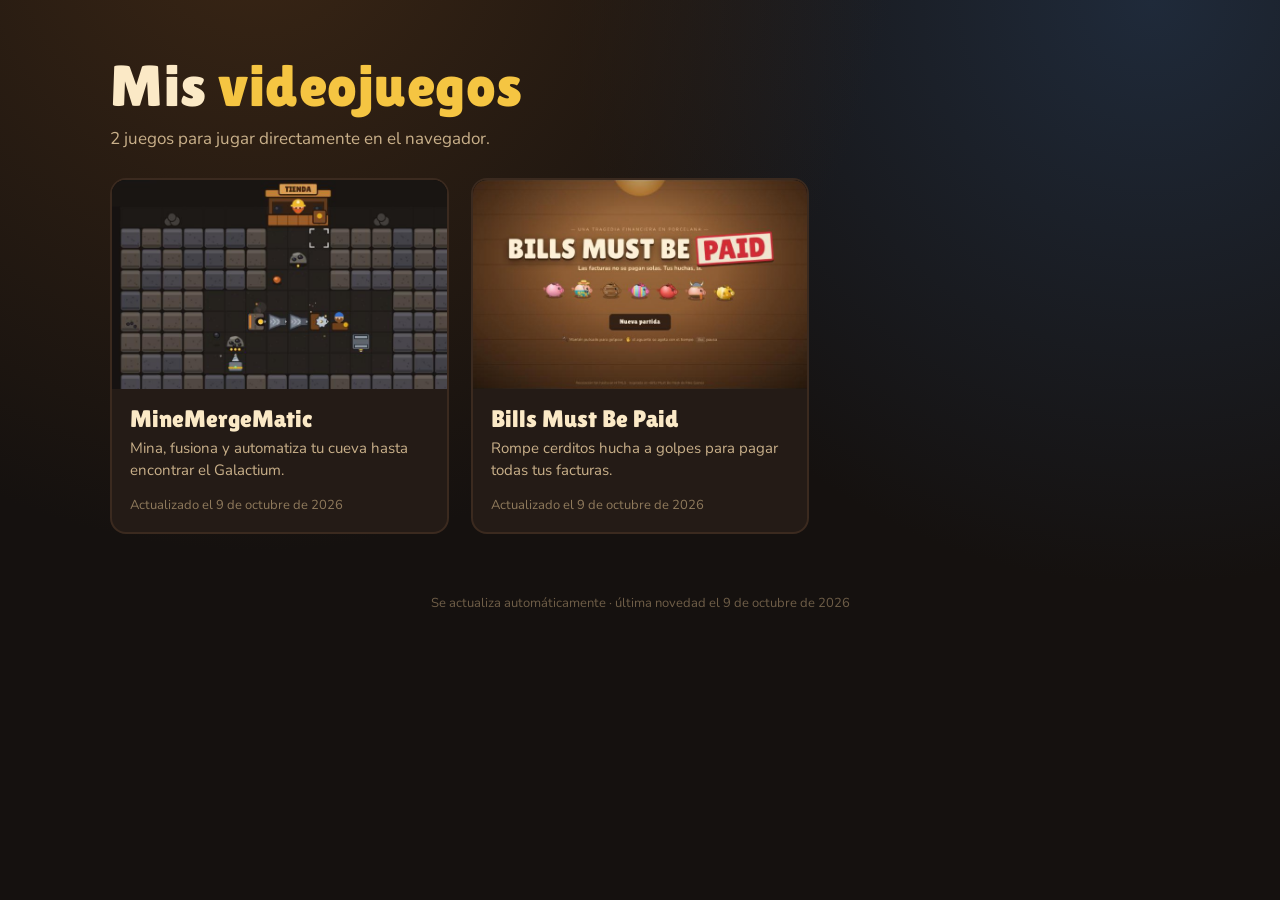
==== index.html @ ec46d807 "Primera publicación: MineMergeMatic y Bills Must Be Paid Co-Authored-By: Claude Opus 5.5 <noreply@an" ====
<!doctype html>
<html lang="es">
<head>
<meta charset="utf-8">
<meta name="viewport" content="width=device-width,initial-scale=1">
<title>Videojuegos</title>
<meta name="description" content="Colección de juegos para jugar en el navegador.">
<link rel="preconnect" href="https://fonts.googleapis.com">
<link href="https://fonts.googleapis.com/css2?family=Lilita+One&family=Nunito:wght@600;800&display=swap" rel="stylesheet">
<style>
:root{--bg:#15110f;--card:#241b16;--line:#3b2a1f;--text:#fbe9c6;--mut:#c9b08a;--acc:#f5c542}
*{box-sizing:border-box;margin:0;padding:0}
body{background:var(--bg);color:var(--text);font-family:'Nunito',system-ui,sans-serif;min-height:100vh;
  background-image:radial-gradient(circle at 20% -10%,#3a2615 0,transparent 45%),radial-gradient(circle at 90% 0,#1f2a3a 0,transparent 40%)}
header{max-width:1100px;margin:0 auto;padding:56px 20px 28px}
h1{font-family:'Lilita One',sans-serif;font-weight:400;font-size:clamp(36px,6vw,58px);letter-spacing:.5px;line-height:1.05}
h1 span{color:var(--acc)}
header p{color:var(--mut);margin-top:10px;font-size:17px}
main{max-width:1100px;margin:0 auto;padding:0 20px 60px;display:grid;grid-template-columns:repeat(auto-fill,minmax(290px,1fr));gap:22px}
.card{display:flex;flex-direction:column;background:var(--card);border:2px solid var(--line);border-radius:16px;overflow:hidden;
  color:inherit;text-decoration:none;transition:transform .18s cubic-bezier(.2,1.4,.4,1),border-color .18s,box-shadow .18s}
.card:hover{transform:translateY(-5px);border-color:var(--acc);box-shadow:0 14px 30px rgba(0,0,0,.45)}
.thumb{position:relative;aspect-ratio:16/10;background:#0e0b09;overflow:hidden}
.thumb img{width:100%;height:100%;object-fit:cover;display:block;transition:transform .35s}
.card:hover .thumb img{transform:scale(1.05)}
.ph{width:100%;height:100%;display:grid;place-items:center;background:linear-gradient(135deg,var(--a),var(--b))}
.ph span{font-family:'Lilita One';font-size:84px;color:rgba(255,255,255,.9);text-shadow:0 5px 0 rgba(0,0,0,.25)}
.play{position:absolute;right:12px;bottom:12px;background:var(--acc);color:#3b2412;font-family:'Lilita One';font-size:16px;
  padding:7px 15px;border-radius:999px;box-shadow:0 4px 0 #a07a10;opacity:0;transform:translateY(6px);transition:.18s}
.card:hover .play,.card:focus-visible .play{opacity:1;transform:none}
.body{padding:16px 18px 18px;display:flex;flex-direction:column;gap:6px;flex:1}
h2{font-family:'Lilita One',sans-serif;font-weight:400;font-size:24px}
.body p{color:var(--mut);font-size:15px;line-height:1.45}
time{margin-top:auto;padding-top:8px;color:#8f7a5c;font-size:13px}
footer{text-align:center;color:#6f5e48;font-size:13px;padding:0 20px 34px}
@media (hover:none){.play{opacity:1;transform:none}}
</style>
</head>
<body>
<header>
  <h1>Mis <span>videojuegos</span></h1>
  <p>2 juegos para jugar directamente en el navegador.</p>
</header>
<main>
    <a class="card" href="minemergematic/">
      <div class="thumb"><img src="minemergematic/preview.jpg" alt="" loading="lazy"><span class="play">▶ Jugar</span></div>
      <div class="body">
        <h2>MineMergeMatic</h2>
        <p>Mina, fusiona y automatiza tu cueva hasta encontrar el Galactium.</p>
        <time>Actualizado el 9 de octubre de 2026</time>
      </div>
    </a>
    <a class="card" href="bills-must-be-paid/">
      <div class="thumb"><img src="bills-must-be-paid/preview.jpg" alt="" loading="lazy"><span class="play">▶ Jugar</span></div>
      <div class="body">
        <h2>Bills Must Be Paid</h2>
        <p>Rompe cerditos hucha a golpes para pagar todas tus facturas.</p>
        <time>Actualizado el 9 de octubre de 2026</time>
      </div>
    </a>
</main>
<footer>Se actualiza automáticamente · última novedad el 9 de octubre de 2026</footer>
</body>
</html>
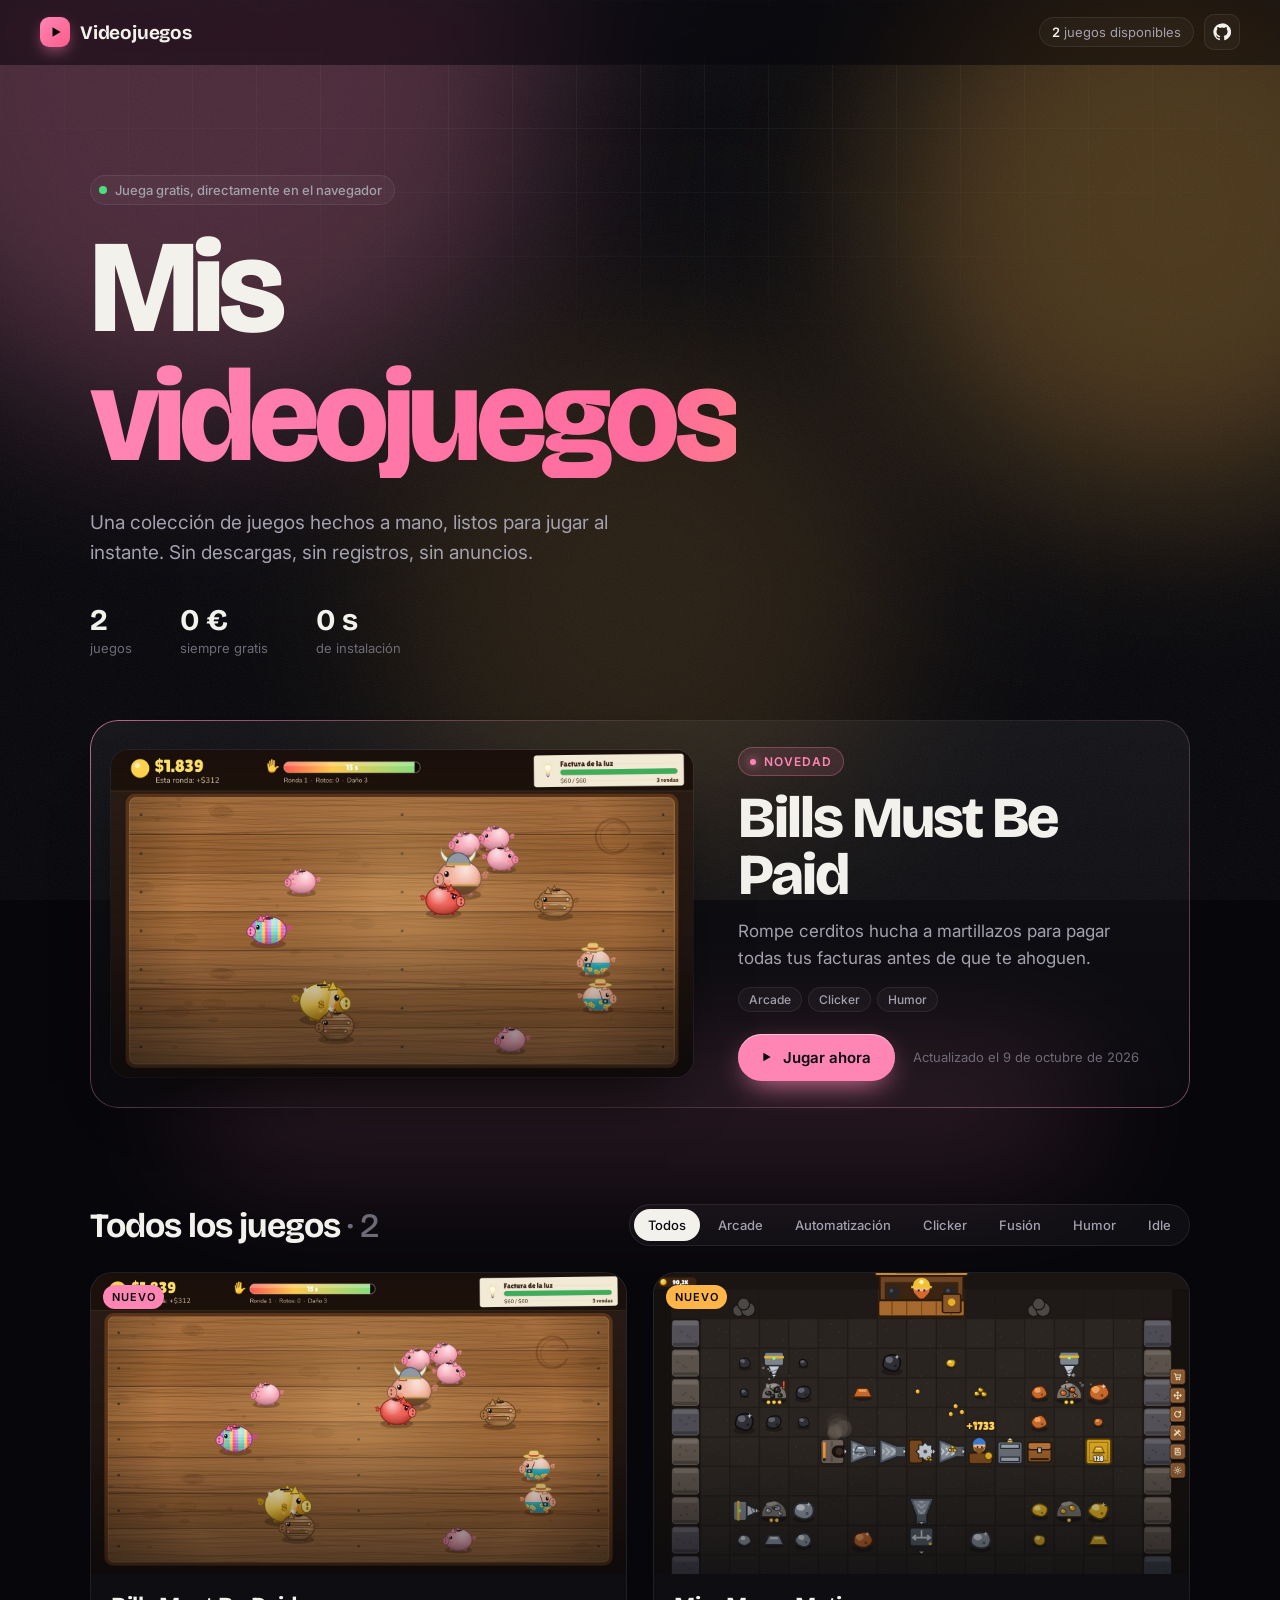
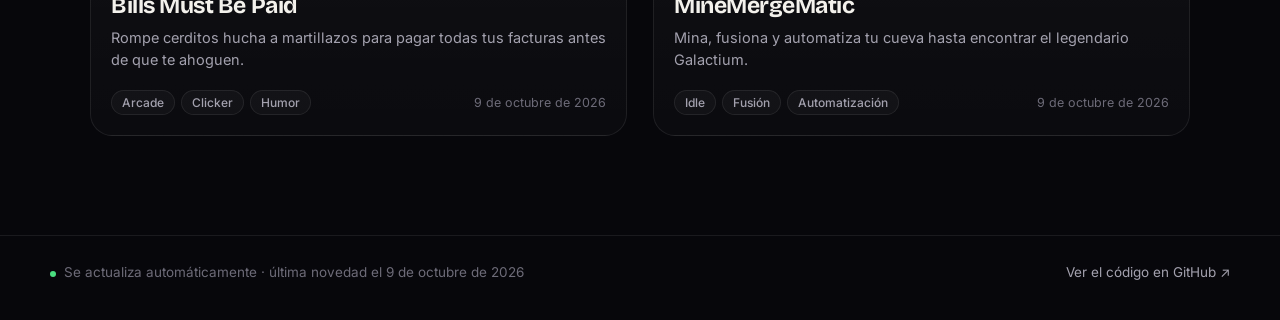
==== commit 520533bf: "Galería rediseñada con portadas, animaciones y filtros Co-Authored-By: Claude Opus 5.5 <noreply@anth" ====
--- a/index.html
+++ b/index.html
@@ -3,62 +3,397 @@
 <head>
 <meta charset="utf-8">
 <meta name="viewport" content="width=device-width,initial-scale=1">
-<title>Videojuegos</title>
-<meta name="description" content="Colección de juegos para jugar en el navegador.">
+<title>Videojuegos · Juega gratis en el navegador</title>
+<meta name="description" content="Colección de 2 juegos para jugar al instante en el navegador, sin descargas.">
+<meta name="theme-color" content="#07070b">
+<meta property="og:type" content="website">
+<meta property="og:title" content="Videojuegos">
+<meta property="og:description" content="2 juegos para jugar al instante en el navegador.">
+<meta property="og:url" content="https://5amueln5.github.io/videojuegos/">
+<meta property="og:image" content="https://5amueln5.github.io/videojuegos/bills-must-be-paid/preview.jpg">
+<meta name="twitter:card" content="summary_large_image">
+<link rel="icon" href="data:image/svg+xml,%3Csvg xmlns='http://www.w3.org/2000/svg' viewBox='0 0 64 64'%3E%3Cdefs%3E%3ClinearGradient id='g' x1='0' y1='0' x2='1' y2='1'%3E%3Cstop offset='0' stop-color='%23ffb547'/%3E%3Cstop offset='1' stop-color='%23ff5c8a'/%3E%3C/linearGradient%3E%3C/defs%3E%3Crect width='64' height='64' rx='16' fill='url(%23g)'/%3E%3Cpath d='M25 19v26l21-13z' fill='%2307070b'/%3E%3C/svg%3E">
 <link rel="preconnect" href="https://fonts.googleapis.com">
-<link href="https://fonts.googleapis.com/css2?family=Lilita+One&family=Nunito:wght@600;800&display=swap" rel="stylesheet">
+<link rel="preconnect" href="https://fonts.gstatic.com" crossorigin>
+<link href="https://fonts.googleapis.com/css2?family=Bricolage+Grotesque:opsz,wght@12..96,500..800&family=Inter:wght@400;500;600&display=swap" rel="stylesheet">
 <style>
-:root{--bg:#15110f;--card:#241b16;--line:#3b2a1f;--text:#fbe9c6;--mut:#c9b08a;--acc:#f5c542}
+:root{
+  --bg:#07070b; --text:#f3f1ec; --mut:#a3a1ae; --dim:#6d6b78;
+  --line:rgba(255,255,255,.08); --surf:rgba(255,255,255,.035);
+  --a1:#ff86b4; --a2:#ffb547; --a3:#ffb547;
+  --ease:cubic-bezier(.2,.8,.2,1); --spring:cubic-bezier(.3,1.5,.5,1);
+  --mx:50vw; --my:-20vh;
+}
 *{box-sizing:border-box;margin:0;padding:0}
-body{background:var(--bg);color:var(--text);font-family:'Nunito',system-ui,sans-serif;min-height:100vh;
-  background-image:radial-gradient(circle at 20% -10%,#3a2615 0,transparent 45%),radial-gradient(circle at 90% 0,#1f2a3a 0,transparent 40%)}
-header{max-width:1100px;margin:0 auto;padding:56px 20px 28px}
-h1{font-family:'Lilita One',sans-serif;font-weight:400;font-size:clamp(36px,6vw,58px);letter-spacing:.5px;line-height:1.05}
-h1 span{color:var(--acc)}
-header p{color:var(--mut);margin-top:10px;font-size:17px}
-main{max-width:1100px;margin:0 auto;padding:0 20px 60px;display:grid;grid-template-columns:repeat(auto-fill,minmax(290px,1fr));gap:22px}
-.card{display:flex;flex-direction:column;background:var(--card);border:2px solid var(--line);border-radius:16px;overflow:hidden;
-  color:inherit;text-decoration:none;transition:transform .18s cubic-bezier(.2,1.4,.4,1),border-color .18s,box-shadow .18s}
-.card:hover{transform:translateY(-5px);border-color:var(--acc);box-shadow:0 14px 30px rgba(0,0,0,.45)}
-.thumb{position:relative;aspect-ratio:16/10;background:#0e0b09;overflow:hidden}
-.thumb img{width:100%;height:100%;object-fit:cover;display:block;transition:transform .35s}
-.card:hover .thumb img{transform:scale(1.05)}
-.ph{width:100%;height:100%;display:grid;place-items:center;background:linear-gradient(135deg,var(--a),var(--b))}
-.ph span{font-family:'Lilita One';font-size:84px;color:rgba(255,255,255,.9);text-shadow:0 5px 0 rgba(0,0,0,.25)}
-.play{position:absolute;right:12px;bottom:12px;background:var(--acc);color:#3b2412;font-family:'Lilita One';font-size:16px;
-  padding:7px 15px;border-radius:999px;box-shadow:0 4px 0 #a07a10;opacity:0;transform:translateY(6px);transition:.18s}
-.card:hover .play,.card:focus-visible .play{opacity:1;transform:none}
-.body{padding:16px 18px 18px;display:flex;flex-direction:column;gap:6px;flex:1}
-h2{font-family:'Lilita One',sans-serif;font-weight:400;font-size:24px}
-.body p{color:var(--mut);font-size:15px;line-height:1.45}
-time{margin-top:auto;padding-top:8px;color:#8f7a5c;font-size:13px}
-footer{text-align:center;color:#6f5e48;font-size:13px;padding:0 20px 34px}
-@media (hover:none){.play{opacity:1;transform:none}}
+html{scroll-behavior:smooth}
+body{background:var(--bg);color:var(--text);font-family:Inter,system-ui,sans-serif;min-height:100vh;overflow-x:hidden;-webkit-font-smoothing:antialiased}
+a{color:inherit;text-decoration:none}
+::selection{background:var(--a1);color:#000}
+
+/* ---------- Fondo vivo ---------- */
+.bg{position:fixed;inset:0;z-index:-1;overflow:hidden;pointer-events:none}
+.aurora{position:absolute;border-radius:50%;filter:blur(90px);opacity:.28;mix-blend-mode:screen;will-change:transform}
+.a1{width:55vw;height:55vw;left:-12vw;top:-22vw;background:var(--a1);animation:drift1 22s ease-in-out infinite alternate}
+.a2{width:45vw;height:45vw;right:-14vw;top:-6vw;background:var(--a2);animation:drift2 26s ease-in-out infinite alternate}
+.a3{width:40vw;height:40vw;left:30vw;top:38vh;background:var(--a3);opacity:.14;animation:drift3 30s ease-in-out infinite alternate}
+@keyframes drift1{to{transform:translate(14vw,10vh) scale(1.15)}}
+@keyframes drift2{to{transform:translate(-12vw,16vh) scale(.9)}}
+@keyframes drift3{to{transform:translate(-18vw,-10vh) scale(1.2)}}
+.gridbg{position:absolute;inset:0;background-image:linear-gradient(var(--line) 1px,transparent 1px),linear-gradient(90deg,var(--line) 1px,transparent 1px);
+  background-size:64px 64px;mask-image:radial-gradient(ellipse 80% 55% at 50% 0%,#000 30%,transparent 75%);opacity:.5}
+.grain{position:absolute;inset:-50%;opacity:.07;background-image:url("data:image/svg+xml,%3Csvg xmlns='http://www.w3.org/2000/svg' width='160' height='160'%3E%3Cfilter id='n'%3E%3CfeTurbulence type='fractalNoise' baseFrequency='.85' numOctaves='3' stitchTiles='stitch'/%3E%3C/filter%3E%3Crect width='100%25' height='100%25' filter='url(%23n)'/%3E%3C/svg%3E");animation:grain 1.2s steps(6) infinite}
+@keyframes grain{0%{transform:translate(0,0)}20%{transform:translate(-3%,2%)}40%{transform:translate(2%,-4%)}60%{transform:translate(-4%,-1%)}80%{transform:translate(3%,3%)}}
+.spot{position:fixed;inset:0;z-index:-1;pointer-events:none;background:radial-gradient(520px circle at var(--mx) var(--my),rgba(255,255,255,.055),transparent 65%)}
+
+/* ---------- Navegación ---------- */
+.nav{position:sticky;top:0;z-index:20;display:flex;align-items:center;justify-content:space-between;gap:16px;padding:14px clamp(16px,4vw,40px);
+  backdrop-filter:blur(14px) saturate(1.4);-webkit-backdrop-filter:blur(14px) saturate(1.4);background:rgba(7,7,11,.55);border-bottom:1px solid transparent;transition:border-color .3s,background .3s}
+.nav.scrolled{border-bottom-color:var(--line);background:rgba(7,7,11,.78)}
+.brand{display:flex;align-items:center;gap:10px;font-family:'Bricolage Grotesque',sans-serif;font-weight:700;font-size:19px;letter-spacing:-.2px}
+.logo{width:30px;height:30px;border-radius:9px;display:grid;place-items:center;background:linear-gradient(135deg,var(--a1),#ff5c8a);box-shadow:0 6px 18px -6px var(--a1)}
+.logo svg{width:14px;height:14px;fill:#07070b;margin-left:2px}
+.navr{display:flex;align-items:center;gap:10px}
+.count{font-size:13px;color:var(--mut);padding:6px 12px;border:1px solid var(--line);border-radius:999px;background:var(--surf)}
+.count b{color:var(--text);font-weight:600}
+.gh{width:36px;height:36px;border-radius:10px;display:grid;place-items:center;border:1px solid var(--line);background:var(--surf);transition:transform .2s var(--spring),border-color .2s}
+.gh:hover{transform:translateY(-2px);border-color:rgba(255,255,255,.25)}
+.gh svg{width:18px;height:18px;fill:var(--text)}
+
+/* ---------- Hero ---------- */
+.wrap{max-width:1180px;margin:0 auto;padding:0 clamp(16px,4vw,40px)}
+.hero{padding:clamp(56px,10vw,110px) 0 clamp(36px,6vw,64px)}
+.eyebrow{display:inline-flex;align-items:center;gap:8px;font-size:13px;font-weight:500;color:var(--mut);padding:6px 12px 6px 8px;border:1px solid var(--line);border-radius:999px;background:var(--surf)}
+.eyebrow i{width:8px;height:8px;border-radius:50%;background:#4ade80;box-shadow:0 0 0 0 rgba(74,222,128,.6);animation:pulse 2s infinite}
+@keyframes pulse{70%{box-shadow:0 0 0 8px rgba(74,222,128,0)}100%{box-shadow:0 0 0 0 rgba(74,222,128,0)}}
+h1{font-family:'Bricolage Grotesque',sans-serif;font-weight:800;font-size:clamp(52px,10.5vw,132px);line-height:.92;letter-spacing:-.045em;margin:22px 0 22px}
+.line{display:block;overflow:hidden;padding-bottom:.06em}
+.w{display:inline-block;transform:translateY(105%);animation:rise 1.1s var(--ease) forwards}
+.line:nth-child(2) .w{animation-delay:.12s}
+@keyframes rise{to{transform:none}}
+.grad{background:linear-gradient(100deg,var(--a1) 0%,#ff6b9d 35%,var(--a2) 65%,var(--a1) 100%);background-size:250% 100%;-webkit-background-clip:text;background-clip:text;color:transparent;animation:rise 1.1s var(--ease) .12s forwards,shine 9s linear infinite}
+@keyframes shine{to{background-position:-250% 0}}
+.lead{max-width:560px;font-size:clamp(16px,1.6vw,19px);line-height:1.6;color:var(--mut)}
+.stats{display:flex;gap:clamp(20px,4vw,48px);margin-top:34px;flex-wrap:wrap}
+.stats div{display:flex;flex-direction:column;gap:2px}
+.stats b{font-family:'Bricolage Grotesque',sans-serif;font-size:30px;font-weight:700;letter-spacing:-.02em}
+.stats span{font-size:13px;color:var(--dim)}
+
+/* ---------- Revelado al hacer scroll ---------- */
+.reveal{opacity:0;transform:translateY(28px);filter:blur(8px);transition:opacity .9s var(--ease),transform .9s var(--ease),filter .9s var(--ease);transition-delay:var(--d,0ms)}
+.reveal.in{opacity:1;transform:none;filter:none}
+
+/* ---------- Destacado ---------- */
+.feat{margin-bottom:clamp(56px,8vw,96px)}
+.feat-card{position:relative;display:grid;grid-template-columns:1.35fr 1fr;gap:clamp(20px,3.5vw,48px);align-items:center;padding:clamp(14px,1.6vw,20px);
+  border-radius:28px;border:1px solid var(--line);background:linear-gradient(180deg,rgba(255,255,255,.05),rgba(255,255,255,.015))}
+.feat-card::before{content:'';position:absolute;inset:-1px;border-radius:inherit;padding:1px;pointer-events:none;
+  background:linear-gradient(135deg,color-mix(in srgb,var(--accent) 70%,transparent),transparent 40%,transparent 60%,color-mix(in srgb,var(--accent) 40%,transparent));
+  -webkit-mask:linear-gradient(#000 0 0) content-box,linear-gradient(#000 0 0);-webkit-mask-composite:xor;mask-composite:exclude}
+.feat-card::after{content:'';position:absolute;left:10%;right:10%;bottom:-40px;height:80px;background:var(--accent);filter:blur(70px);opacity:.25;z-index:-1;transition:opacity .4s}
+.feat-card:hover::after{opacity:.42}
+.feat-media{position:relative;aspect-ratio:16/9;border-radius:18px;overflow:hidden;background:#111;transform-style:preserve-3d;will-change:transform;
+  box-shadow:0 30px 60px -25px rgba(0,0,0,.8),0 0 0 1px rgba(255,255,255,.06)}
+.feat-media img,.media img{width:100%;height:100%;object-fit:cover;display:block;transition:transform 1s var(--ease)}
+.feat-card:hover .feat-media img{transform:scale(1.045)}
+.sheen{position:absolute;inset:0;background:linear-gradient(105deg,transparent 35%,rgba(255,255,255,.22) 50%,transparent 65%);transform:translateX(-120%);pointer-events:none}
+.feat-card:hover .sheen{transition:transform 1.1s var(--ease);transform:translateX(120%)}
+.feat-info{display:flex;flex-direction:column;align-items:flex-start;gap:14px;padding:6px clamp(4px,1.5vw,14px) 6px 0}
+.badge{display:inline-flex;align-items:center;gap:8px;font-size:12px;font-weight:600;letter-spacing:.08em;text-transform:uppercase;color:var(--accent);
+  padding:6px 11px;border-radius:999px;background:color-mix(in srgb,var(--accent) 12%,transparent);border:1px solid color-mix(in srgb,var(--accent) 30%,transparent)}
+.badge i{width:6px;height:6px;border-radius:50%;background:var(--accent);box-shadow:0 0 10px var(--accent)}
+.feat-info h2{font-family:'Bricolage Grotesque',sans-serif;font-size:clamp(34px,4.6vw,58px);font-weight:800;letter-spacing:-.035em;line-height:.98}
+.feat-info p{color:var(--mut);font-size:17px;line-height:1.6;max-width:440px}
+.feat-cta{display:flex;align-items:center;gap:18px;flex-wrap:wrap;margin-top:8px}
+.feat-cta time{font-size:13px;color:var(--dim)}
+.btn{display:inline-block;border-radius:999px;transition:transform .35s var(--spring)}
+.btn-in{display:inline-flex;align-items:center;gap:9px;padding:14px 24px 14px 20px;border-radius:999px;font-weight:600;font-size:15px;color:#0a0a0f;
+  background:var(--accent);box-shadow:0 10px 30px -10px var(--accent),inset 0 1px 0 rgba(255,255,255,.5);position:relative;overflow:hidden}
+.btn-in::after{content:'';position:absolute;inset:0;background:linear-gradient(105deg,transparent 30%,rgba(255,255,255,.55) 50%,transparent 70%);transform:translateX(-120%)}
+.feat-card:hover .btn-in::after{transition:transform .9s var(--ease);transform:translateX(120%)}
+.btn-in svg{width:16px;height:16px;fill:currentColor}
+
+/* ---------- Sección de juegos ---------- */
+.sec-head{display:flex;align-items:end;justify-content:space-between;gap:20px;flex-wrap:wrap;margin-bottom:26px}
+.sec-head h2{font-family:'Bricolage Grotesque',sans-serif;font-size:clamp(26px,3vw,34px);font-weight:700;letter-spacing:-.03em}
+.sec-head h2 span{color:var(--dim);font-weight:500}
+.filters{position:relative;display:flex;gap:4px;padding:4px;border-radius:999px;border:1px solid var(--line);background:var(--surf);flex-wrap:nowrap;max-width:100%;overflow-x:auto;scrollbar-width:none;-webkit-overflow-scrolling:touch}
+.filters::-webkit-scrollbar{display:none}
+.chip{position:relative;z-index:1;flex:none;white-space:nowrap;font:500 13px Inter,sans-serif;color:var(--mut);background:none;border:none;padding:8px 14px;border-radius:999px;cursor:pointer;transition:color .25s}
+.chip:hover{color:var(--text)}
+.chip.on{color:#0a0a0f}
+.pill-bg{position:absolute;z-index:0;top:4px;bottom:4px;border-radius:999px;background:var(--text);transition:left .45s var(--spring),width .45s var(--spring)}
+.grid{display:grid;grid-template-columns:repeat(auto-fit,minmax(min(100%,340px),1fr));gap:clamp(16px,2.2vw,26px);padding-bottom:30px}
+
+.card{display:block;perspective:1000px;border-radius:22px}
+.card-in{position:relative;height:100%;display:flex;flex-direction:column;border-radius:22px;background:linear-gradient(180deg,rgba(255,255,255,.055),rgba(255,255,255,.02));
+  border:1px solid var(--line);overflow:hidden;transform-style:preserve-3d;will-change:transform;transition:border-color .35s,box-shadow .45s var(--ease)}
+.card:hover .card-in{border-color:color-mix(in srgb,var(--accent) 55%,transparent);box-shadow:0 28px 60px -22px color-mix(in srgb,var(--accent) 45%,transparent),0 0 0 1px color-mix(in srgb,var(--accent) 25%,transparent)}
+.media{position:relative;aspect-ratio:16/9;overflow:hidden;background:#111}
+.card:hover .media img{transform:scale(1.07)}
+.media::after{content:'';position:absolute;inset:0;background:linear-gradient(180deg,transparent 55%,rgba(7,7,11,.55));pointer-events:none}
+.glare{position:absolute;inset:0;z-index:2;pointer-events:none;opacity:0;transition:opacity .35s;
+  background:radial-gradient(420px circle at var(--gx,50%) var(--gy,50%),rgba(255,255,255,.22),transparent 45%)}
+.card:hover .glare{opacity:1}
+.play{position:absolute;z-index:3;left:50%;top:50%;width:62px;height:62px;margin:-31px 0 0 -31px;border-radius:50%;display:grid;place-items:center;
+  background:color-mix(in srgb,var(--accent) 88%,#fff);box-shadow:0 12px 30px -8px var(--accent);transform:scale(.6);opacity:0;transition:transform .45s var(--spring),opacity .3s}
+.play svg{width:24px;height:24px;fill:#0a0a0f;margin-left:3px}
+.card:hover .play,.card:focus-visible .play{transform:scale(1);opacity:1}
+.new{position:absolute;z-index:3;top:12px;left:12px;font-size:11px;font-weight:600;letter-spacing:.08em;text-transform:uppercase;padding:5px 9px;border-radius:999px;
+  color:#0a0a0f;background:var(--accent)}
+.ph{width:100%;height:100%;display:grid;place-items:center;background:radial-gradient(circle at 30% 20%,var(--accent),#1a1a24 70%)}
+.ph span{font-family:'Bricolage Grotesque';font-size:96px;font-weight:800;color:rgba(255,255,255,.9)}
+.body{padding:18px 20px 20px;display:flex;flex-direction:column;gap:8px;flex:1;transform:translateZ(20px)}
+.body h3{font-family:'Bricolage Grotesque',sans-serif;font-size:23px;font-weight:700;letter-spacing:-.02em}
+.body p{color:var(--mut);font-size:14.5px;line-height:1.55}
+.meta{margin-top:auto;padding-top:10px;display:flex;align-items:center;justify-content:space-between;gap:10px;flex-wrap:wrap}
+.meta time{font-size:12.5px;color:var(--dim)}
+.tags{display:flex;gap:6px;flex-wrap:wrap}
+.tag{font-size:12px;font-weight:500;color:var(--mut);padding:4px 10px;border-radius:999px;border:1px solid var(--line);background:rgba(255,255,255,.03)}
+.card:hover .tag{border-color:color-mix(in srgb,var(--accent) 35%,transparent);color:var(--text)}
+
+/* ---------- Pie ---------- */
+footer{margin-top:70px;border-top:1px solid var(--line)}
+.foot{display:flex;justify-content:space-between;align-items:center;gap:16px;flex-wrap:wrap;padding:28px 0 40px;color:var(--dim);font-size:13.5px}
+.foot a{color:var(--mut);transition:color .2s}.foot a:hover{color:var(--text)}
+.dot{display:inline-block;width:6px;height:6px;border-radius:50%;background:#4ade80;margin-right:8px;vertical-align:middle}
+
+/* ---------- Transición al abrir un juego ---------- */
+.wipe{position:fixed;inset:0;z-index:100;pointer-events:none;visibility:hidden}
+.wipe.on{visibility:visible;pointer-events:auto}
+.wipe img{position:absolute;inset:0;width:100%;height:100%;object-fit:cover}
+.wipe .veil{position:absolute;inset:0;background:radial-gradient(circle at center,rgba(7,7,11,.35),rgba(7,7,11,.92));opacity:0}
+.wipe .label{position:absolute;left:50%;top:50%;transform:translate(-50%,-50%);text-align:center;opacity:0}
+.wipe .label small{display:block;font-size:13px;letter-spacing:.2em;text-transform:uppercase;color:rgba(255,255,255,.7);margin-bottom:10px}
+.wipe .label b{font-family:'Bricolage Grotesque',sans-serif;font-size:clamp(36px,6vw,72px);font-weight:800;letter-spacing:-.03em}
+.wipe .bar{width:160px;height:3px;border-radius:3px;background:rgba(255,255,255,.18);margin:18px auto 0;overflow:hidden}
+.wipe .bar i{display:block;height:100%;width:40%;background:var(--accent,#fff);border-radius:3px;animation:load 1s ease-in-out infinite}
+@keyframes load{from{transform:translateX(-100%)}to{transform:translateX(260%)}}
+
+:focus-visible{outline:2px solid var(--a1);outline-offset:4px;border-radius:12px}
+@media (max-width:820px){
+  .feat-card{grid-template-columns:1fr}
+  .feat-info{padding:4px 6px 8px}
+  .count{display:none}
+}
+@media (hover:none){.play{transform:scale(.85);opacity:.92}}
+@media (prefers-reduced-motion:reduce){
+  *,*::before,*::after{animation:none!important;transition:none!important}
+  .w{transform:none}.reveal{opacity:1;transform:none;filter:none}
+}
 </style>
 </head>
 <body>
-<header>
-  <h1>Mis <span>videojuegos</span></h1>
-  <p>2 juegos para jugar directamente en el navegador.</p>
-</header>
-<main>
-    <a class="card" href="minemergematic/">
-      <div class="thumb"><img src="minemergematic/preview.jpg" alt="" loading="lazy"><span class="play">▶ Jugar</span></div>
-      <div class="body">
-        <h2>MineMergeMatic</h2>
-        <p>Mina, fusiona y automatiza tu cueva hasta encontrar el Galactium.</p>
-        <time>Actualizado el 9 de octubre de 2026</time>
+<noscript><style>.reveal{opacity:1;transform:none;filter:none}</style></noscript>
+<div class="bg" aria-hidden="true"><div class="aurora a1"></div><div class="aurora a2"></div><div class="aurora a3"></div><div class="gridbg"></div><div class="grain"></div></div>
+<div class="spot" aria-hidden="true"></div>
+
+<nav class="nav" id="nav">
+  <a class="brand" href="./"><span class="logo"><svg viewBox="0 0 24 24"><path d="M6 4v16l14-8z"/></svg></span>Videojuegos</a>
+  <div class="navr">
+    <span class="count"><b>2</b> juegos disponibles</span>
+    <a class="gh" href="https://github.com/5amuelN5/videojuegos" target="_blank" rel="noopener" aria-label="Código en GitHub"><svg viewBox="0 0 24 24"><path d="M12 .5a11.5 11.5 0 0 0-3.64 22.41c.58.1.79-.25.79-.56v-2c-3.2.7-3.88-1.37-3.88-1.37-.53-1.33-1.29-1.69-1.29-1.69-1.05-.72.08-.7.08-.7 1.16.08 1.77 1.19 1.77 1.19 1.03 1.77 2.71 1.26 3.37.96.1-.75.4-1.26.73-1.55-2.55-.29-5.24-1.28-5.24-5.69 0-1.26.45-2.29 1.19-3.09-.12-.29-.52-1.46.11-3.05 0 0 .97-.31 3.17 1.18a11 11 0 0 1 5.77 0c2.2-1.49 3.17-1.18 3.17-1.18.63 1.59.23 2.76.11 3.05.74.8 1.19 1.83 1.19 3.09 0 4.42-2.7 5.39-5.26 5.68.41.36.78 1.06.78 2.14v3.17c0 .31.21.67.8.56A11.5 11.5 0 0 0 12 .5z"/></svg></a>
+  </div>
+</nav>
+
+<main class="wrap">
+  <header class="hero">
+    <span class="eyebrow reveal"><i></i>Juega gratis, directamente en el navegador</span>
+    <h1><span class="line"><span class="w">Mis</span></span><span class="line"><span class="w grad">videojuegos</span></span></h1>
+    <p class="lead reveal" style="--d:150ms">Una colección de juegos hechos a mano, listos para jugar al instante. Sin descargas, sin registros, sin anuncios.</p>
+    <div class="stats reveal" style="--d:280ms">
+      <div><b data-count="2">0</b><span>juegos</span></div>
+      <div><b>0 €</b><span>siempre gratis</span></div>
+      <div><b>0 s</b><span>de instalación</span></div>
+    </div>
+  </header>
+
+  <section class="feat reveal" style="--accent:#ff86b4" aria-label="Juego destacado">
+    <a class="feat-card go" href="bills-must-be-paid/" data-title="Bills Must Be Paid">
+      <div class="feat-media media" data-tilt="5">
+        <img src="bills-must-be-paid/preview.jpg" alt="Captura de Bills Must Be Paid" decoding="async">
+        <span class="sheen"></span>
+      </div>
+      <div class="feat-info">
+        <span class="badge"><i></i>Novedad</span>
+        <h2>Bills Must Be Paid</h2>
+        <p>Rompe cerditos hucha a martillazos para pagar todas tus facturas antes de que te ahoguen.</p>
+        <div class="tags"><span class="tag">Arcade</span><span class="tag">Clicker</span><span class="tag">Humor</span></div>
+        <div class="feat-cta">
+          <span class="btn magnet"><span class="btn-in"><svg viewBox="0 0 24 24" aria-hidden="true"><path d="M8 5.5v13l11-6.5z"/></svg>Jugar ahora</span></span>
+          <time>Actualizado el 9 de octubre de 2026</time>
+        </div>
       </div>
     </a>
-    <a class="card" href="bills-must-be-paid/">
-      <div class="thumb"><img src="bills-must-be-paid/preview.jpg" alt="" loading="lazy"><span class="play">▶ Jugar</span></div>
-      <div class="body">
-        <h2>Bills Must Be Paid</h2>
-        <p>Rompe cerditos hucha a golpes para pagar todas tus facturas.</p>
-        <time>Actualizado el 9 de octubre de 2026</time>
+  </section>
+  <section aria-label="Todos los juegos">
+    <div class="sec-head reveal">
+      <h2>Todos los juegos <span>· 2</span></h2>
+      <div class="filters" role="tablist"><span class="pill-bg"></span><button class="chip on" data-f="*" role="tab">Todos</button><button class="chip" data-f="Arcade" role="tab">Arcade</button><button class="chip" data-f="Automatización" role="tab">Automatización</button><button class="chip" data-f="Clicker" role="tab">Clicker</button><button class="chip" data-f="Fusión" role="tab">Fusión</button><button class="chip" data-f="Humor" role="tab">Humor</button><button class="chip" data-f="Idle" role="tab">Idle</button></div>
+    </div>
+    <div class="grid">
+    <a class="card go reveal" href="bills-must-be-paid/" style="--accent:#ff86b4;--d:0ms" data-tags="Arcade|Clicker|Humor" data-title="Bills Must Be Paid">
+      <div class="card-in" data-tilt="9">
+        <div class="media">
+          <img src="bills-must-be-paid/preview.jpg" alt="Captura de Bills Must Be Paid" loading="lazy" decoding="async">
+          <span class="glare"></span>
+          <span class="play" aria-hidden="true"><svg viewBox="0 0 24 24"><path d="M8 5.5v13l11-6.5z"/></svg></span>
+          <span class="new">Nuevo</span>
+        </div>
+        <div class="body">
+          <h3>Bills Must Be Paid</h3>
+          <p>Rompe cerditos hucha a martillazos para pagar todas tus facturas antes de que te ahoguen.</p>
+          <div class="meta">
+            <div class="tags"><span class="tag">Arcade</span><span class="tag">Clicker</span><span class="tag">Humor</span></div>
+            <time>9 de octubre de 2026</time>
+          </div>
+        </div>
       </div>
     </a>
+    <a class="card go reveal" href="minemergematic/" style="--accent:#ffb547;--d:90ms" data-tags="Idle|Fusión|Automatización" data-title="MineMergeMatic">
+      <div class="card-in" data-tilt="9">
+        <div class="media">
+          <img src="minemergematic/preview.jpg" alt="Captura de MineMergeMatic" loading="lazy" decoding="async">
+          <span class="glare"></span>
+          <span class="play" aria-hidden="true"><svg viewBox="0 0 24 24"><path d="M8 5.5v13l11-6.5z"/></svg></span>
+          <span class="new">Nuevo</span>
+        </div>
+        <div class="body">
+          <h3>MineMergeMatic</h3>
+          <p>Mina, fusiona y automatiza tu cueva hasta encontrar el legendario Galactium.</p>
+          <div class="meta">
+            <div class="tags"><span class="tag">Idle</span><span class="tag">Fusión</span><span class="tag">Automatización</span></div>
+            <time>9 de octubre de 2026</time>
+          </div>
+        </div>
+      </div>
+    </a>
+    </div>
+  </section>
 </main>
-<footer>Se actualiza automáticamente · última novedad el 9 de octubre de 2026</footer>
+
+<footer>
+  <div class="wrap foot">
+    <span><span class="dot"></span>Se actualiza automáticamente · última novedad el 9 de octubre de 2026</span>
+    <a href="https://github.com/5amuelN5/videojuegos" target="_blank" rel="noopener">Ver el código en GitHub ↗</a>
+  </div>
+</footer>
+
+<div class="wipe" aria-hidden="true"><img alt=""><div class="veil"></div><div class="label"><small>Cargando</small><b></b><div class="bar"><i></i></div></div></div>
+
+<script>
+(() => {
+  const reduce = matchMedia('(prefers-reduced-motion: reduce)').matches;
+  const fine = matchMedia('(hover: hover) and (pointer: fine)').matches;
+  const root = document.documentElement;
+
+  // Foco de luz que sigue al ratón
+  if (fine && !reduce) addEventListener('pointermove', e => {
+    root.style.setProperty('--mx', e.clientX + 'px');
+    root.style.setProperty('--my', e.clientY + 'px');
+  }, { passive: true });
+
+  // Barra de navegación al hacer scroll
+  const nav = document.getElementById('nav');
+  const onScroll = () => nav.classList.toggle('scrolled', scrollY > 10);
+  addEventListener('scroll', onScroll, { passive: true }); onScroll();
+
+  // Aparición escalonada
+  const io = new IntersectionObserver(es => es.forEach(e => {
+    if (e.isIntersecting) { e.target.classList.add('in'); io.unobserve(e.target); }
+  }), { threshold: .12, rootMargin: '0px 0px -40px 0px' });
+  document.querySelectorAll('.reveal').forEach(el => io.observe(el));
+
+  // Contador
+  document.querySelectorAll('[data-count]').forEach(el => {
+    const to = +el.dataset.count, t0 = performance.now(), dur = 1200;
+    const step = now => { const p = Math.min(1, (now - t0) / dur); el.textContent = Math.round(to * (1 - Math.pow(1 - p, 3))); if (p < 1) requestAnimationFrame(step); };
+    reduce ? (el.textContent = to) : requestAnimationFrame(step);
+  });
+
+  // Inclinación 3D con inercia y brillo que sigue al cursor
+  if (fine && !reduce) document.querySelectorAll('[data-tilt]').forEach(el => {
+    const max = +el.dataset.tilt, host = el.closest('a') || el;
+    let tx = 0, ty = 0, cx = 0, cy = 0, raf = 0;
+    const loop = () => {
+      cx += (tx - cx) * .12; cy += (ty - cy) * .12;
+      el.style.transform = `perspective(1000px) rotateX(${cx.toFixed(2)}deg) rotateY(${cy.toFixed(2)}deg)`;
+      raf = (Math.abs(tx - cx) > .01 || Math.abs(ty - cy) > .01) ? requestAnimationFrame(loop) : 0;
+    };
+    host.addEventListener('pointermove', e => {
+      const r = el.getBoundingClientRect(), px = (e.clientX - r.left) / r.width, py = (e.clientY - r.top) / r.height;
+      tx = (.5 - py) * max; ty = (px - .5) * max;
+      el.style.setProperty('--gx', (px * 100) + '%'); el.style.setProperty('--gy', (py * 100) + '%');
+      if (!raf) raf = requestAnimationFrame(loop);
+    });
+    host.addEventListener('pointerleave', () => { tx = ty = 0; if (!raf) raf = requestAnimationFrame(loop); });
+  });
+
+  // Botón magnético
+  if (fine && !reduce) document.querySelectorAll('.magnet').forEach(b => {
+    const host = b.closest('a');
+    host.addEventListener('pointermove', e => {
+      const r = b.getBoundingClientRect(), dx = e.clientX - (r.left + r.width / 2), dy = e.clientY - (r.top + r.height / 2);
+      if (Math.hypot(dx, dy) < 160) b.style.transform = `translate(${dx * .18}px,${dy * .25}px)`; else b.style.transform = '';
+    });
+    host.addEventListener('pointerleave', () => b.style.transform = '');
+  });
+
+  // Filtros por etiqueta con píldora deslizante
+  const filters = document.querySelector('.filters');
+  if (filters) {
+    const pill = filters.querySelector('.pill-bg');
+    const movePill = btn => { pill.style.left = btn.offsetLeft + 'px'; pill.style.width = btn.offsetWidth + 'px'; };
+    const cards = [...document.querySelectorAll('.card')];
+    movePill(filters.querySelector('.chip.on'));
+    addEventListener('resize', () => movePill(filters.querySelector('.chip.on')));
+    filters.addEventListener('click', e => {
+      const btn = e.target.closest('.chip'); if (!btn || btn.classList.contains('on')) return;
+      filters.querySelectorAll('.chip').forEach(c => c.classList.toggle('on', c === btn));
+      movePill(btn);
+      btn.scrollIntoView({ block: 'nearest', inline: 'center', behavior: reduce ? 'auto' : 'smooth' });
+      const f = btn.dataset.f;
+      let k = 0;
+      cards.forEach(c => {
+        const show = f === '*' || c.dataset.tags.split('|').includes(f);
+        if (show) {
+          const was = c.style.display === 'none';
+          c.style.display = '';
+          if (was && !reduce) c.animate([{ opacity: 0, transform: 'translateY(16px) scale(.97)' }, { opacity: 1, transform: 'none' }], { duration: 500, delay: (k++) * 60, easing: 'cubic-bezier(.2,.8,.2,1)', fill: 'backwards' });
+        } else if (c.style.display !== 'none') {
+          if (reduce) c.style.display = 'none';
+          else c.animate([{ opacity: 1 }, { opacity: 0, transform: 'scale(.96)' }], { duration: 200, easing: 'ease-in' }).onfinish = () => c.style.display = 'none';
+        }
+      });
+    });
+  }
+
+  // Transición al abrir un juego: la portada se expande a pantalla completa
+  const wipe = document.querySelector('.wipe'), wImg = wipe.querySelector('img'), veil = wipe.querySelector('.veil'), label = wipe.querySelector('.label');
+  document.querySelectorAll('a.go').forEach(a => a.addEventListener('click', e => {
+    if (reduce || e.metaKey || e.ctrlKey || e.shiftKey || e.altKey || e.button !== 0) return;
+    const m = a.querySelector('.media'), img = m && m.querySelector('img');
+    if (!m) return;
+    e.preventDefault();
+    const r = m.getBoundingClientRect(), W = innerWidth, H = innerHeight;
+    const accent = getComputedStyle(a).getPropertyValue('--accent') || getComputedStyle(a.closest('[style]')).getPropertyValue('--accent');
+    wipe.style.setProperty('--accent', accent.trim() || '#fff');
+    wImg.src = img ? img.currentSrc || img.src : '';
+    wImg.style.display = img ? '' : 'none';
+    label.querySelector('b').textContent = a.dataset.title || '';
+    wipe.classList.add('on');
+    const from = `inset(${r.top}px ${W - r.right}px ${H - r.bottom}px ${r.left}px round 20px)`;
+    wImg.animate([{ clipPath: from, transform: 'scale(1.08)' }, { clipPath: 'inset(0px 0px 0px 0px round 0px)', transform: 'scale(1)' }],
+      { duration: 700, easing: 'cubic-bezier(.75,0,.15,1)', fill: 'forwards' });
+    veil.animate([{ opacity: 0 }, { opacity: 1 }], { duration: 500, delay: 350, easing: 'ease-out', fill: 'forwards' });
+    label.animate([{ opacity: 0, transform: 'translate(-50%,-40%)' }, { opacity: 1, transform: 'translate(-50%,-50%)' }], { duration: 450, delay: 450, easing: 'cubic-bezier(.2,.8,.2,1)', fill: 'forwards' });
+    setTimeout(() => { location.href = a.href; }, 900);
+  }));
+  // Al volver atrás desde un juego, quitar la transición
+  addEventListener('pageshow', () => {
+    wipe.classList.remove('on');
+    [wImg, veil, label].forEach(el => el.getAnimations().forEach(an => an.cancel()));
+  });
+})();
+</script>
 </body>
 </html>
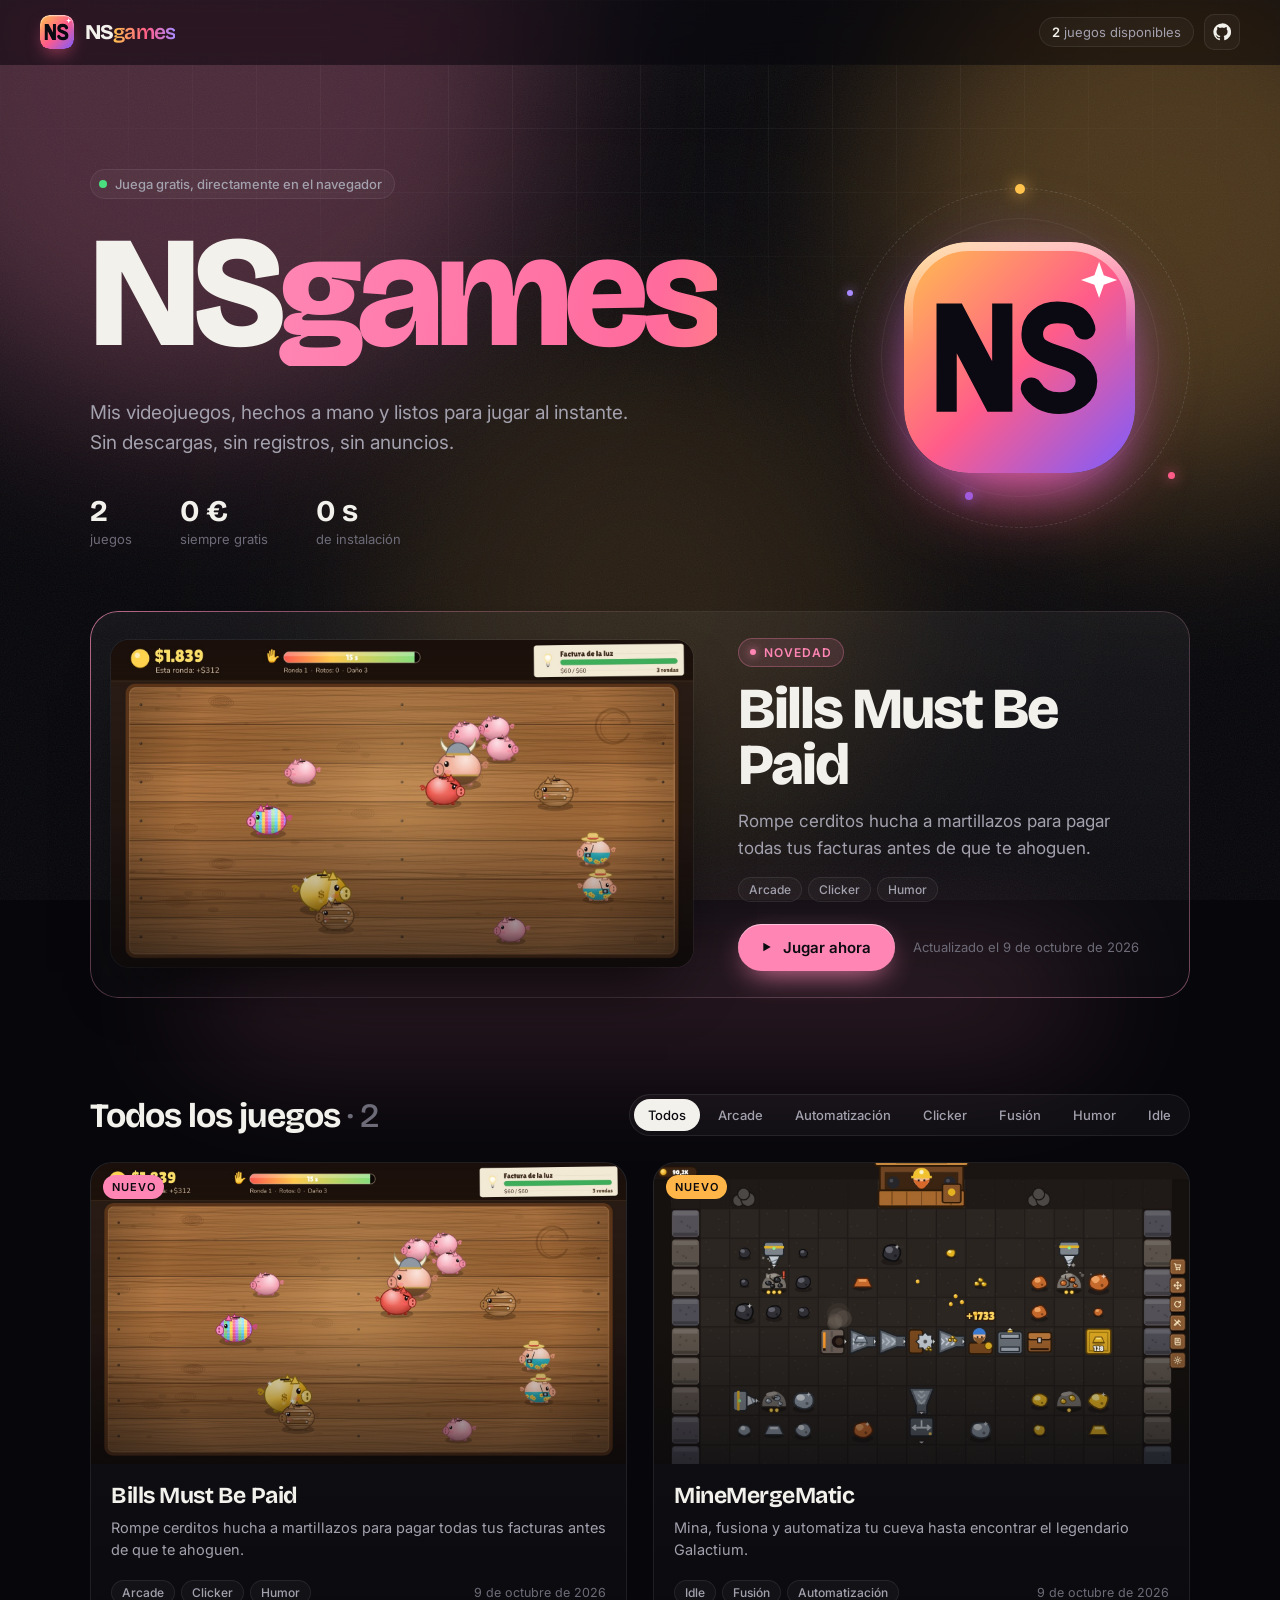
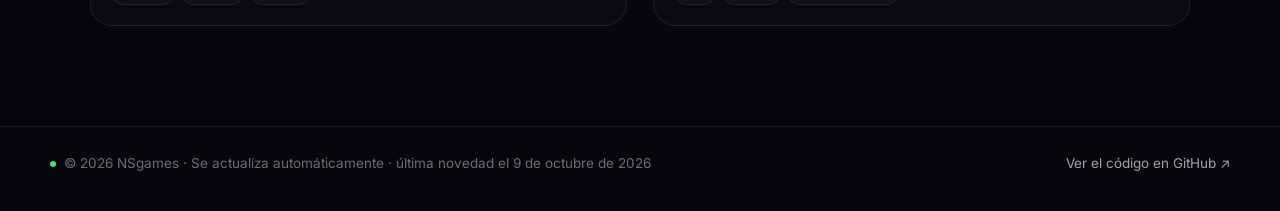
==== commit d32d5d09: "Nueva marca NSgames con logo propio Co-Authored-By: Claude Opus 5.5 <noreply@anthropic.com>" ====
--- a/index.html
+++ b/index.html
@@ -3,16 +3,18 @@
 <head>
 <meta charset="utf-8">
 <meta name="viewport" content="width=device-width,initial-scale=1">
-<title>Videojuegos · Juega gratis en el navegador</title>
+<title>NSgames · Juegos gratis en el navegador</title>
 <meta name="description" content="Colección de 2 juegos para jugar al instante en el navegador, sin descargas.">
 <meta name="theme-color" content="#07070b">
 <meta property="og:type" content="website">
-<meta property="og:title" content="Videojuegos">
+<meta property="og:site_name" content="NSgames">
+<meta property="og:title" content="NSgames · Juegos gratis en el navegador">
 <meta property="og:description" content="2 juegos para jugar al instante en el navegador.">
 <meta property="og:url" content="https://5amueln5.github.io/videojuegos/">
 <meta property="og:image" content="https://5amueln5.github.io/videojuegos/bills-must-be-paid/preview.jpg">
 <meta name="twitter:card" content="summary_large_image">
-<link rel="icon" href="data:image/svg+xml,%3Csvg xmlns='http://www.w3.org/2000/svg' viewBox='0 0 64 64'%3E%3Cdefs%3E%3ClinearGradient id='g' x1='0' y1='0' x2='1' y2='1'%3E%3Cstop offset='0' stop-color='%23ffb547'/%3E%3Cstop offset='1' stop-color='%23ff5c8a'/%3E%3C/linearGradient%3E%3C/defs%3E%3Crect width='64' height='64' rx='16' fill='url(%23g)'/%3E%3Cpath d='M25 19v26l21-13z' fill='%2307070b'/%3E%3C/svg%3E">
+<link rel="icon" type="image/svg+xml" href="assets/logo.svg">
+<link rel="apple-touch-icon" href="assets/apple-touch-icon.png">
 <link rel="preconnect" href="https://fonts.googleapis.com">
 <link rel="preconnect" href="https://fonts.gstatic.com" crossorigin>
 <link href="https://fonts.googleapis.com/css2?family=Bricolage+Grotesque:opsz,wght@12..96,500..800&family=Inter:wght@400;500;600&display=swap" rel="stylesheet">
@@ -49,9 +51,18 @@
 .nav{position:sticky;top:0;z-index:20;display:flex;align-items:center;justify-content:space-between;gap:16px;padding:14px clamp(16px,4vw,40px);
   backdrop-filter:blur(14px) saturate(1.4);-webkit-backdrop-filter:blur(14px) saturate(1.4);background:rgba(7,7,11,.55);border-bottom:1px solid transparent;transition:border-color .3s,background .3s}
 .nav.scrolled{border-bottom-color:var(--line);background:rgba(7,7,11,.78)}
-.brand{display:flex;align-items:center;gap:10px;font-family:'Bricolage Grotesque',sans-serif;font-weight:700;font-size:19px;letter-spacing:-.2px}
-.logo{width:30px;height:30px;border-radius:9px;display:grid;place-items:center;background:linear-gradient(135deg,var(--a1),#ff5c8a);box-shadow:0 6px 18px -6px var(--a1)}
-.logo svg{width:14px;height:14px;fill:#07070b;margin-left:2px}
+.brand{display:flex;align-items:center;gap:11px;font-family:'Bricolage Grotesque',sans-serif;font-weight:800;font-size:21px;letter-spacing:-.04em}
+.logo{position:relative;width:34px;height:34px;border-radius:28%;overflow:hidden;flex:none;transition:transform .5s var(--spring);
+  box-shadow:0 8px 20px -8px #ff5c8a;animation:logoIn .9s var(--spring) backwards}
+.logo svg{width:100%;height:100%;display:block}
+.logo::after,.mark::after{content:'';position:absolute;inset:0;background:linear-gradient(115deg,transparent 38%,rgba(255,255,255,.55) 50%,transparent 62%);transform:translateX(-140%);pointer-events:none}
+.logo::after{animation:sweep 6s ease-in-out 2s infinite}
+.brand:hover .logo{transform:rotate(-10deg) scale(1.1)}
+.brand:hover .logo::after{animation:sweep .9s ease-out}
+.wm b{font-weight:800}
+.wm span{font-weight:600;background:linear-gradient(90deg,#ffc24d,#ff5c8a 55%,#a98bff);-webkit-background-clip:text;background-clip:text;color:transparent}
+@keyframes logoIn{from{transform:scale(.3) rotate(-30deg);opacity:0}}
+@keyframes sweep{0%{transform:translateX(-140%)}35%,100%{transform:translateX(140%)}}
 .navr{display:flex;align-items:center;gap:10px}
 .count{font-size:13px;color:var(--mut);padding:6px 12px;border:1px solid var(--line);border-radius:999px;background:var(--surf)}
 .count b{color:var(--text);font-weight:600}
@@ -61,14 +72,32 @@
 
 /* ---------- Hero ---------- */
 .wrap{max-width:1180px;margin:0 auto;padding:0 clamp(16px,4vw,40px)}
-.hero{padding:clamp(56px,10vw,110px) 0 clamp(36px,6vw,64px)}
+.hero{display:grid;grid-template-columns:minmax(0,1fr) auto;align-items:center;gap:clamp(24px,5vw,72px);padding:clamp(56px,9vw,104px) 0 clamp(36px,6vw,64px)}
+.hero-art{position:relative;width:clamp(230px,27vw,340px);aspect-ratio:1;perspective:900px}
+.mark{position:absolute;inset:16%;border-radius:28%;overflow:hidden;transform-style:preserve-3d;will-change:transform;
+  box-shadow:0 40px 80px -30px #ff5c8a,0 20px 50px -25px #7c5cff,inset 0 0 0 1px rgba(255,255,255,.15);
+  animation:float 6s ease-in-out infinite,markIn 1.2s var(--spring) .25s backwards}
+.mark svg{width:100%;height:100%;display:block}
+.mark::after{animation:sweep 5s ease-in-out 1.6s infinite}
+.mark-glow{position:absolute;inset:6%;border-radius:50%;background:radial-gradient(circle,rgba(255,92,138,.45),rgba(124,92,255,.18) 45%,transparent 70%);filter:blur(30px);animation:breathe 6s ease-in-out infinite}
+.orbit{position:absolute;inset:0;border-radius:50%;border:1px dashed rgba(255,255,255,.13);animation:spin 36s linear infinite}
+.orbit.o2{inset:9%;border-style:solid;border-color:rgba(255,255,255,.06);animation-duration:24s;animation-direction:reverse}
+.orbit i{position:absolute;width:10px;height:10px;border-radius:50%;background:#ffc24d;box-shadow:0 0 16px #ffc24d}
+.orbit i:nth-child(1){top:-5px;left:calc(50% - 5px)}
+.orbit i:nth-child(2){bottom:14%;right:4%;width:7px;height:7px;background:#ff5c8a;box-shadow:0 0 14px #ff5c8a}
+.orbit i:nth-child(3){top:30%;left:-4px;width:6px;height:6px;background:#a98bff;box-shadow:0 0 12px #a98bff}
+.orbit.o2 i:nth-child(1){top:auto;bottom:-4px;left:30%;width:8px;height:8px;background:#7c5cff;box-shadow:0 0 14px #7c5cff}
+@keyframes float{0%,100%{translate:0 -10px}50%{translate:0 10px}}
+@keyframes markIn{from{scale:.3;opacity:0;rotate:-25deg}}
+@keyframes breathe{0%,100%{opacity:.75;scale:.95}50%{opacity:1;scale:1.05}}
+@keyframes spin{to{rotate:360deg}}
 .eyebrow{display:inline-flex;align-items:center;gap:8px;font-size:13px;font-weight:500;color:var(--mut);padding:6px 12px 6px 8px;border:1px solid var(--line);border-radius:999px;background:var(--surf)}
 .eyebrow i{width:8px;height:8px;border-radius:50%;background:#4ade80;box-shadow:0 0 0 0 rgba(74,222,128,.6);animation:pulse 2s infinite}
 @keyframes pulse{70%{box-shadow:0 0 0 8px rgba(74,222,128,0)}100%{box-shadow:0 0 0 0 rgba(74,222,128,0)}}
-h1{font-family:'Bricolage Grotesque',sans-serif;font-weight:800;font-size:clamp(52px,10.5vw,132px);line-height:.92;letter-spacing:-.045em;margin:22px 0 22px}
+h1{font-family:'Bricolage Grotesque',sans-serif;font-weight:800;font-size:clamp(64px,12.5vw,158px);line-height:.92;letter-spacing:-.045em;margin:22px 0 22px}
 .line{display:block;overflow:hidden;padding-bottom:.06em}
 .w{display:inline-block;transform:translateY(105%);animation:rise 1.1s var(--ease) forwards}
-.line:nth-child(2) .w{animation-delay:.12s}
+.line:nth-child(2) .w,.w+.w{animation-delay:.12s}
 @keyframes rise{to{transform:none}}
 .grad{background:linear-gradient(100deg,var(--a1) 0%,#ff6b9d 35%,var(--a2) 65%,var(--a1) 100%);background-size:250% 100%;-webkit-background-clip:text;background-clip:text;color:transparent;animation:rise 1.1s var(--ease) .12s forwards,shine 9s linear infinite}
 @keyframes shine{to{background-position:-250% 0}}
@@ -171,6 +200,8 @@
 
 :focus-visible{outline:2px solid var(--a1);outline-offset:4px;border-radius:12px}
 @media (max-width:820px){
+  .hero{grid-template-columns:1fr}
+  .hero-art{order:-1;width:170px;margin-bottom:-10px}
   .feat-card{grid-template-columns:1fr}
   .feat-info{padding:4px 6px 8px}
   .count{display:none}
@@ -188,7 +219,17 @@
 <div class="spot" aria-hidden="true"></div>
 
 <nav class="nav" id="nav">
-  <a class="brand" href="./"><span class="logo"><svg viewBox="0 0 24 24"><path d="M6 4v16l14-8z"/></svg></span>Videojuegos</a>
+  <a class="brand" href="./" aria-label="NSgames, inicio"><span class="logo"><svg xmlns="http://www.w3.org/2000/svg" viewBox="0 0 64 64" role="img" aria-label="NSgames">
+<defs>
+<linearGradient id="ng" x1="0" y1="0" x2="1" y2="1"><stop offset="0" stop-color="#ffc24d"/><stop offset=".52" stop-color="#ff5c8a"/><stop offset="1" stop-color="#7c5cff"/></linearGradient>
+<linearGradient id="nh" x1="0" y1="0" x2="0" y2="1"><stop offset="0" stop-color="#fff" stop-opacity=".55"/><stop offset=".45" stop-color="#fff" stop-opacity="0"/></linearGradient>
+</defs>
+<rect width="64" height="64" rx="18" fill="url(#ng)"/>
+<rect x="1.25" y="1.25" width="61.5" height="61.5" rx="16.75" fill="none" stroke="url(#nh)" stroke-width="2.5"/>
+<path d="M9 47V17h7l8.4 16V17H30v30h-6.9l-8.5-16.2V47z" fill="#0b0a12"/>
+<path d="M50 24C49 20.5 46 19.5 42.5 19.5 38.5 19.5 35.5 21.8 35.5 25.5 35.5 29.5 39 30.7 42.8 31.8 47 33 50.5 34.5 50.5 38.5 50.5 42.3 47.2 44.6 43 44.6 39.5 44.6 36.7 43.2 35.3 40.5" fill="none" stroke="#0b0a12" stroke-width="6" stroke-linecap="round"/>
+<path d="M54 5.5l1.3 3.7 3.7 1.3-3.7 1.3-1.3 3.7-1.3-3.7-3.7-1.3 3.7-1.3z" fill="#fff"/>
+</svg></span><span class="wm"><b>NS</b><span>games</span></span></a>
   <div class="navr">
     <span class="count"><b>2</b> juegos disponibles</span>
     <a class="gh" href="https://github.com/5amuelN5/videojuegos" target="_blank" rel="noopener" aria-label="Código en GitHub"><svg viewBox="0 0 24 24"><path d="M12 .5a11.5 11.5 0 0 0-3.64 22.41c.58.1.79-.25.79-.56v-2c-3.2.7-3.88-1.37-3.88-1.37-.53-1.33-1.29-1.69-1.29-1.69-1.05-.72.08-.7.08-.7 1.16.08 1.77 1.19 1.77 1.19 1.03 1.77 2.71 1.26 3.37.96.1-.75.4-1.26.73-1.55-2.55-.29-5.24-1.28-5.24-5.69 0-1.26.45-2.29 1.19-3.09-.12-.29-.52-1.46.11-3.05 0 0 .97-.31 3.17 1.18a11 11 0 0 1 5.77 0c2.2-1.49 3.17-1.18 3.17-1.18.63 1.59.23 2.76.11 3.05.74.8 1.19 1.83 1.19 3.09 0 4.42-2.7 5.39-5.26 5.68.41.36.78 1.06.78 2.14v3.17c0 .31.21.67.8.56A11.5 11.5 0 0 0 12 .5z"/></svg></a>
@@ -197,13 +238,31 @@
 
 <main class="wrap">
   <header class="hero">
-    <span class="eyebrow reveal"><i></i>Juega gratis, directamente en el navegador</span>
-    <h1><span class="line"><span class="w">Mis</span></span><span class="line"><span class="w grad">videojuegos</span></span></h1>
-    <p class="lead reveal" style="--d:150ms">Una colección de juegos hechos a mano, listos para jugar al instante. Sin descargas, sin registros, sin anuncios.</p>
-    <div class="stats reveal" style="--d:280ms">
-      <div><b data-count="2">0</b><span>juegos</span></div>
-      <div><b>0 €</b><span>siempre gratis</span></div>
-      <div><b>0 s</b><span>de instalación</span></div>
+    <div class="hero-txt">
+      <span class="eyebrow reveal"><i></i>Juega gratis, directamente en el navegador</span>
+      <h1><span class="line"><span class="w">NS</span><span class="w grad">games</span></span></h1>
+      <p class="lead reveal" style="--d:150ms">Mis videojuegos, hechos a mano y listos para jugar al instante. Sin descargas, sin registros, sin anuncios.</p>
+      <div class="stats reveal" style="--d:280ms">
+        <div><b data-count="2">0</b><span>juegos</span></div>
+        <div><b>0 €</b><span>siempre gratis</span></div>
+        <div><b>0 s</b><span>de instalación</span></div>
+      </div>
+    </div>
+    <div class="hero-art" aria-hidden="true">
+      <div class="mark-glow"></div>
+      <div class="orbit"><i></i><i></i><i></i></div>
+      <div class="orbit o2"><i></i></div>
+      <div class="mark" data-tilt="18"><svg xmlns="http://www.w3.org/2000/svg" viewBox="0 0 64 64" role="img" aria-label="NSgames">
+<defs>
+<linearGradient id="hg" x1="0" y1="0" x2="1" y2="1"><stop offset="0" stop-color="#ffc24d"/><stop offset=".52" stop-color="#ff5c8a"/><stop offset="1" stop-color="#7c5cff"/></linearGradient>
+<linearGradient id="hh" x1="0" y1="0" x2="0" y2="1"><stop offset="0" stop-color="#fff" stop-opacity=".55"/><stop offset=".45" stop-color="#fff" stop-opacity="0"/></linearGradient>
+</defs>
+<rect width="64" height="64" rx="18" fill="url(#hg)"/>
+<rect x="1.25" y="1.25" width="61.5" height="61.5" rx="16.75" fill="none" stroke="url(#hh)" stroke-width="2.5"/>
+<path d="M9 47V17h7l8.4 16V17H30v30h-6.9l-8.5-16.2V47z" fill="#0b0a12"/>
+<path d="M50 24C49 20.5 46 19.5 42.5 19.5 38.5 19.5 35.5 21.8 35.5 25.5 35.5 29.5 39 30.7 42.8 31.8 47 33 50.5 34.5 50.5 38.5 50.5 42.3 47.2 44.6 43 44.6 39.5 44.6 36.7 43.2 35.3 40.5" fill="none" stroke="#0b0a12" stroke-width="6" stroke-linecap="round"/>
+<path d="M54 5.5l1.3 3.7 3.7 1.3-3.7 1.3-1.3 3.7-1.3-3.7-3.7-1.3 3.7-1.3z" fill="#fff"/>
+</svg></div>
     </div>
   </header>
 
@@ -273,7 +332,7 @@
 
 <footer>
   <div class="wrap foot">
-    <span><span class="dot"></span>Se actualiza automáticamente · última novedad el 9 de octubre de 2026</span>
+    <span><span class="dot"></span>© 2026 NSgames · Se actualiza automáticamente · última novedad el 9 de octubre de 2026</span>
     <a href="https://github.com/5amuelN5/videojuegos" target="_blank" rel="noopener">Ver el código en GitHub ↗</a>
   </div>
 </footer>
@@ -312,7 +371,7 @@
 
   // Inclinación 3D con inercia y brillo que sigue al cursor
   if (fine && !reduce) document.querySelectorAll('[data-tilt]').forEach(el => {
-    const max = +el.dataset.tilt, host = el.closest('a') || el;
+    const max = +el.dataset.tilt, host = el.closest('a') || el.closest('.hero') || el;
     let tx = 0, ty = 0, cx = 0, cy = 0, raf = 0;
     const loop = () => {
       cx += (tx - cx) * .12; cy += (ty - cy) * .12;
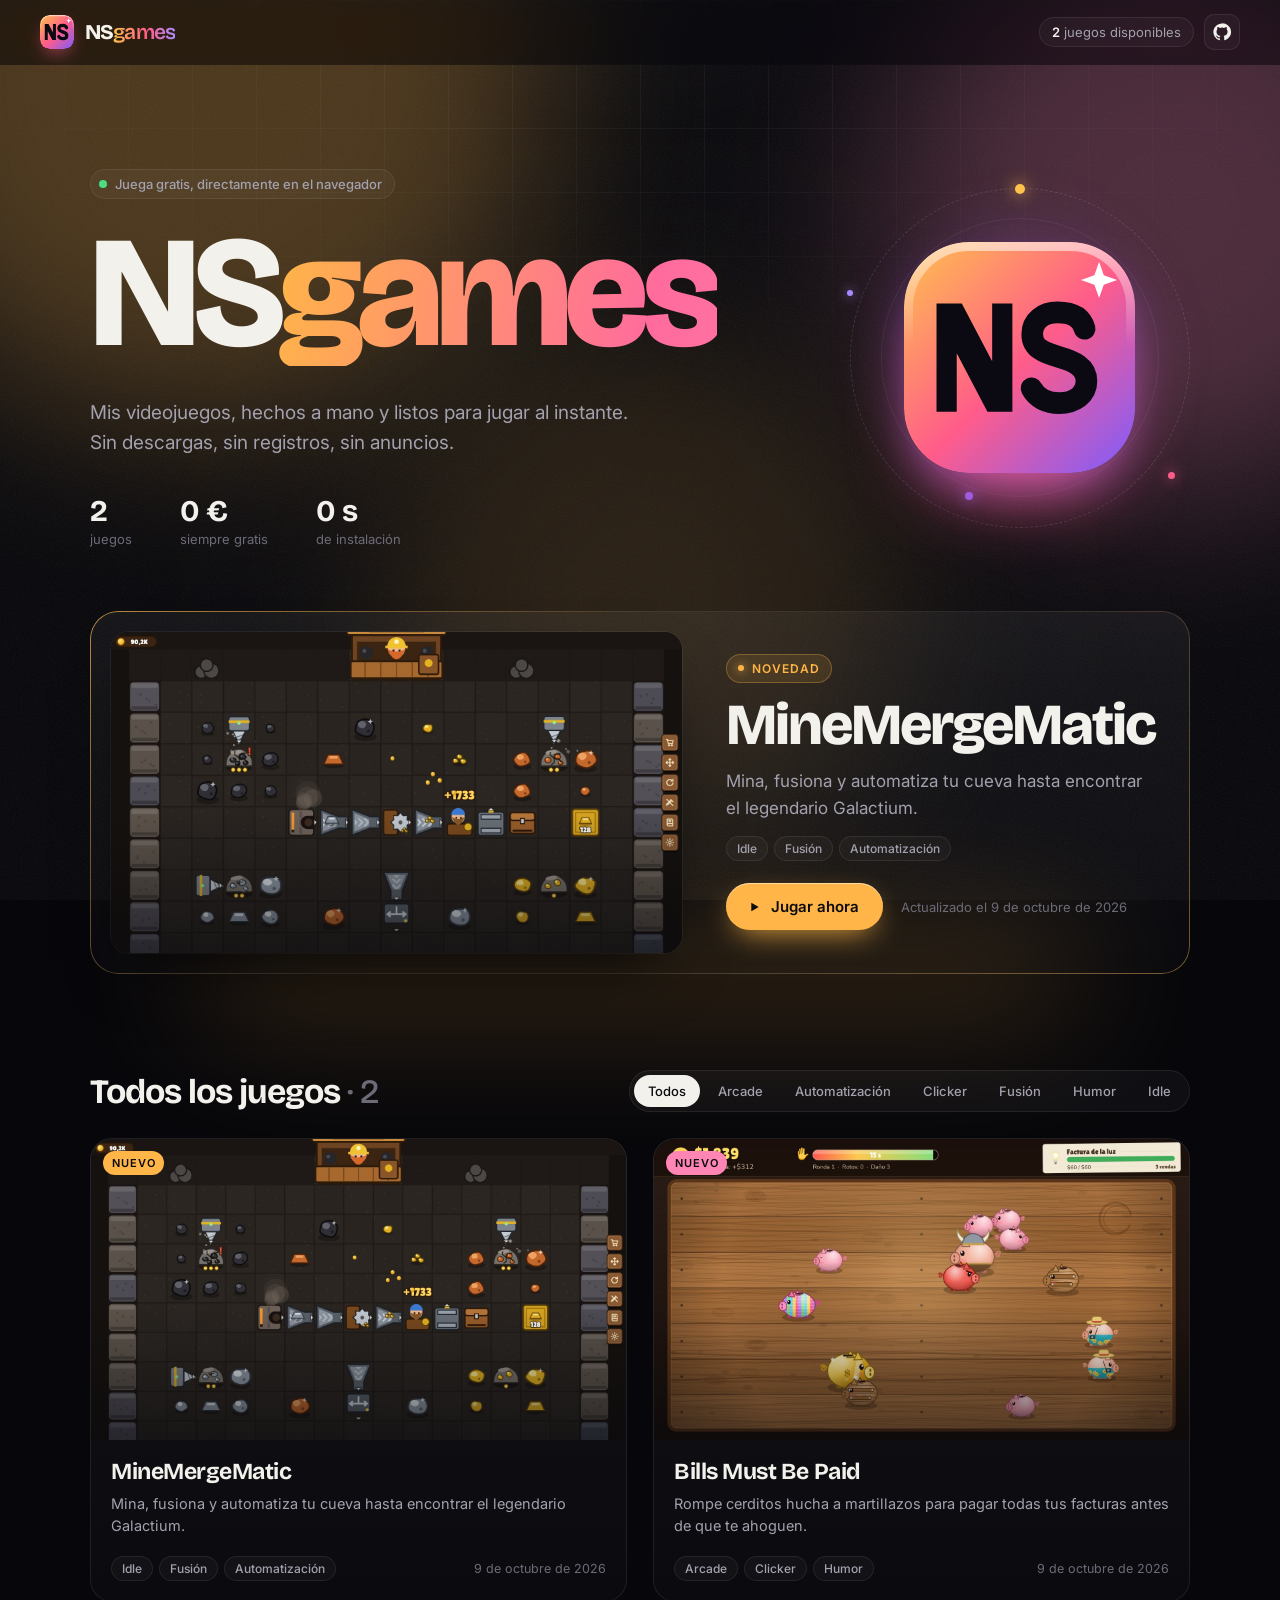
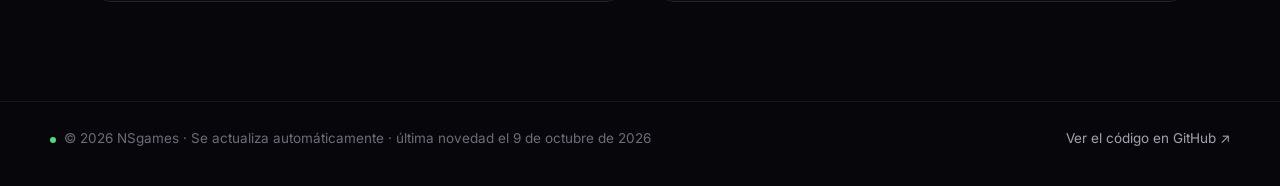
==== commit 8bdbb815: "Actualización automática 2026-10-09 18:48" ====
--- a/index.html
+++ b/index.html
@@ -10,8 +10,8 @@
 <meta property="og:site_name" content="NSgames">
 <meta property="og:title" content="NSgames · Juegos gratis en el navegador">
 <meta property="og:description" content="2 juegos para jugar al instante en el navegador.">
-<meta property="og:url" content="https://5amueln5.github.io/videojuegos/">
-<meta property="og:image" content="https://5amueln5.github.io/videojuegos/bills-must-be-paid/preview.jpg">
+<meta property="og:url" content="https://5amueln5.github.io/nsgames/">
+<meta property="og:image" content="https://5amueln5.github.io/nsgames/minemergematic/preview.jpg">
 <meta name="twitter:card" content="summary_large_image">
 <link rel="icon" type="image/svg+xml" href="assets/logo.svg">
 <link rel="apple-touch-icon" href="assets/apple-touch-icon.png">
@@ -22,7 +22,7 @@
 :root{
   --bg:#07070b; --text:#f3f1ec; --mut:#a3a1ae; --dim:#6d6b78;
   --line:rgba(255,255,255,.08); --surf:rgba(255,255,255,.035);
-  --a1:#ff86b4; --a2:#ffb547; --a3:#ffb547;
+  --a1:#ffb547; --a2:#ff86b4; --a3:#ffb547;
   --ease:cubic-bezier(.2,.8,.2,1); --spring:cubic-bezier(.3,1.5,.5,1);
   --mx:50vw; --my:-20vh;
 }
@@ -232,7 +232,7 @@
 </svg></span><span class="wm"><b>NS</b><span>games</span></span></a>
   <div class="navr">
     <span class="count"><b>2</b> juegos disponibles</span>
-    <a class="gh" href="https://github.com/5amuelN5/videojuegos" target="_blank" rel="noopener" aria-label="Código en GitHub"><svg viewBox="0 0 24 24"><path d="M12 .5a11.5 11.5 0 0 0-3.64 22.41c.58.1.79-.25.79-.56v-2c-3.2.7-3.88-1.37-3.88-1.37-.53-1.33-1.29-1.69-1.29-1.69-1.05-.72.08-.7.08-.7 1.16.08 1.77 1.19 1.77 1.19 1.03 1.77 2.71 1.26 3.37.96.1-.75.4-1.26.73-1.55-2.55-.29-5.24-1.28-5.24-5.69 0-1.26.45-2.29 1.19-3.09-.12-.29-.52-1.46.11-3.05 0 0 .97-.31 3.17 1.18a11 11 0 0 1 5.77 0c2.2-1.49 3.17-1.18 3.17-1.18.63 1.59.23 2.76.11 3.05.74.8 1.19 1.83 1.19 3.09 0 4.42-2.7 5.39-5.26 5.68.41.36.78 1.06.78 2.14v3.17c0 .31.21.67.8.56A11.5 11.5 0 0 0 12 .5z"/></svg></a>
+    <a class="gh" href="https://github.com/5amuelN5/nsgames" target="_blank" rel="noopener" aria-label="Código en GitHub"><svg viewBox="0 0 24 24"><path d="M12 .5a11.5 11.5 0 0 0-3.64 22.41c.58.1.79-.25.79-.56v-2c-3.2.7-3.88-1.37-3.88-1.37-.53-1.33-1.29-1.69-1.29-1.69-1.05-.72.08-.7.08-.7 1.16.08 1.77 1.19 1.77 1.19 1.03 1.77 2.71 1.26 3.37.96.1-.75.4-1.26.73-1.55-2.55-.29-5.24-1.28-5.24-5.69 0-1.26.45-2.29 1.19-3.09-.12-.29-.52-1.46.11-3.05 0 0 .97-.31 3.17 1.18a11 11 0 0 1 5.77 0c2.2-1.49 3.17-1.18 3.17-1.18.63 1.59.23 2.76.11 3.05.74.8 1.19 1.83 1.19 3.09 0 4.42-2.7 5.39-5.26 5.68.41.36.78 1.06.78 2.14v3.17c0 .31.21.67.8.56A11.5 11.5 0 0 0 12 .5z"/></svg></a>
   </div>
 </nav>
 
@@ -266,17 +266,17 @@
     </div>
   </header>
 
-  <section class="feat reveal" style="--accent:#ff86b4" aria-label="Juego destacado">
-    <a class="feat-card go" href="bills-must-be-paid/" data-title="Bills Must Be Paid">
+  <section class="feat reveal" style="--accent:#ffb547" aria-label="Juego destacado">
+    <a class="feat-card go" href="minemergematic/" data-title="MineMergeMatic">
       <div class="feat-media media" data-tilt="5">
-        <img src="bills-must-be-paid/preview.jpg" alt="Captura de Bills Must Be Paid" decoding="async">
+        <img src="minemergematic/preview.jpg" alt="Captura de MineMergeMatic" decoding="async">
         <span class="sheen"></span>
       </div>
       <div class="feat-info">
         <span class="badge"><i></i>Novedad</span>
-        <h2>Bills Must Be Paid</h2>
-        <p>Rompe cerditos hucha a martillazos para pagar todas tus facturas antes de que te ahoguen.</p>
-        <div class="tags"><span class="tag">Arcade</span><span class="tag">Clicker</span><span class="tag">Humor</span></div>
+        <h2>MineMergeMatic</h2>
+        <p>Mina, fusiona y automatiza tu cueva hasta encontrar el legendario Galactium.</p>
+        <div class="tags"><span class="tag">Idle</span><span class="tag">Fusión</span><span class="tag">Automatización</span></div>
         <div class="feat-cta">
           <span class="btn magnet"><span class="btn-in"><svg viewBox="0 0 24 24" aria-hidden="true"><path d="M8 5.5v13l11-6.5z"/></svg>Jugar ahora</span></span>
           <time>Actualizado el 9 de octubre de 2026</time>
@@ -290,7 +290,25 @@
       <div class="filters" role="tablist"><span class="pill-bg"></span><button class="chip on" data-f="*" role="tab">Todos</button><button class="chip" data-f="Arcade" role="tab">Arcade</button><button class="chip" data-f="Automatización" role="tab">Automatización</button><button class="chip" data-f="Clicker" role="tab">Clicker</button><button class="chip" data-f="Fusión" role="tab">Fusión</button><button class="chip" data-f="Humor" role="tab">Humor</button><button class="chip" data-f="Idle" role="tab">Idle</button></div>
     </div>
     <div class="grid">
-    <a class="card go reveal" href="bills-must-be-paid/" style="--accent:#ff86b4;--d:0ms" data-tags="Arcade|Clicker|Humor" data-title="Bills Must Be Paid">
+    <a class="card go reveal" href="minemergematic/" style="--accent:#ffb547;--d:0ms" data-tags="Idle|Fusión|Automatización" data-title="MineMergeMatic">
+      <div class="card-in" data-tilt="9">
+        <div class="media">
+          <img src="minemergematic/preview.jpg" alt="Captura de MineMergeMatic" loading="lazy" decoding="async">
+          <span class="glare"></span>
+          <span class="play" aria-hidden="true"><svg viewBox="0 0 24 24"><path d="M8 5.5v13l11-6.5z"/></svg></span>
+          <span class="new">Nuevo</span>
+        </div>
+        <div class="body">
+          <h3>MineMergeMatic</h3>
+          <p>Mina, fusiona y automatiza tu cueva hasta encontrar el legendario Galactium.</p>
+          <div class="meta">
+            <div class="tags"><span class="tag">Idle</span><span class="tag">Fusión</span><span class="tag">Automatización</span></div>
+            <time>9 de octubre de 2026</time>
+          </div>
+        </div>
+      </div>
+    </a>
+    <a class="card go reveal" href="bills-must-be-paid/" style="--accent:#ff86b4;--d:90ms" data-tags="Arcade|Clicker|Humor" data-title="Bills Must Be Paid">
       <div class="card-in" data-tilt="9">
         <div class="media">
           <img src="bills-must-be-paid/preview.jpg" alt="Captura de Bills Must Be Paid" loading="lazy" decoding="async">
@@ -308,24 +326,6 @@
         </div>
       </div>
     </a>
-    <a class="card go reveal" href="minemergematic/" style="--accent:#ffb547;--d:90ms" data-tags="Idle|Fusión|Automatización" data-title="MineMergeMatic">
-      <div class="card-in" data-tilt="9">
-        <div class="media">
-          <img src="minemergematic/preview.jpg" alt="Captura de MineMergeMatic" loading="lazy" decoding="async">
-          <span class="glare"></span>
-          <span class="play" aria-hidden="true"><svg viewBox="0 0 24 24"><path d="M8 5.5v13l11-6.5z"/></svg></span>
-          <span class="new">Nuevo</span>
-        </div>
-        <div class="body">
-          <h3>MineMergeMatic</h3>
-          <p>Mina, fusiona y automatiza tu cueva hasta encontrar el legendario Galactium.</p>
-          <div class="meta">
-            <div class="tags"><span class="tag">Idle</span><span class="tag">Fusión</span><span class="tag">Automatización</span></div>
-            <time>9 de octubre de 2026</time>
-          </div>
-        </div>
-      </div>
-    </a>
     </div>
   </section>
 </main>
@@ -333,7 +333,7 @@
 <footer>
   <div class="wrap foot">
     <span><span class="dot"></span>© 2026 NSgames · Se actualiza automáticamente · última novedad el 9 de octubre de 2026</span>
-    <a href="https://github.com/5amuelN5/videojuegos" target="_blank" rel="noopener">Ver el código en GitHub ↗</a>
+    <a href="https://github.com/5amuelN5/nsgames" target="_blank" rel="noopener">Ver el código en GitHub ↗</a>
   </div>
 </footer>
 
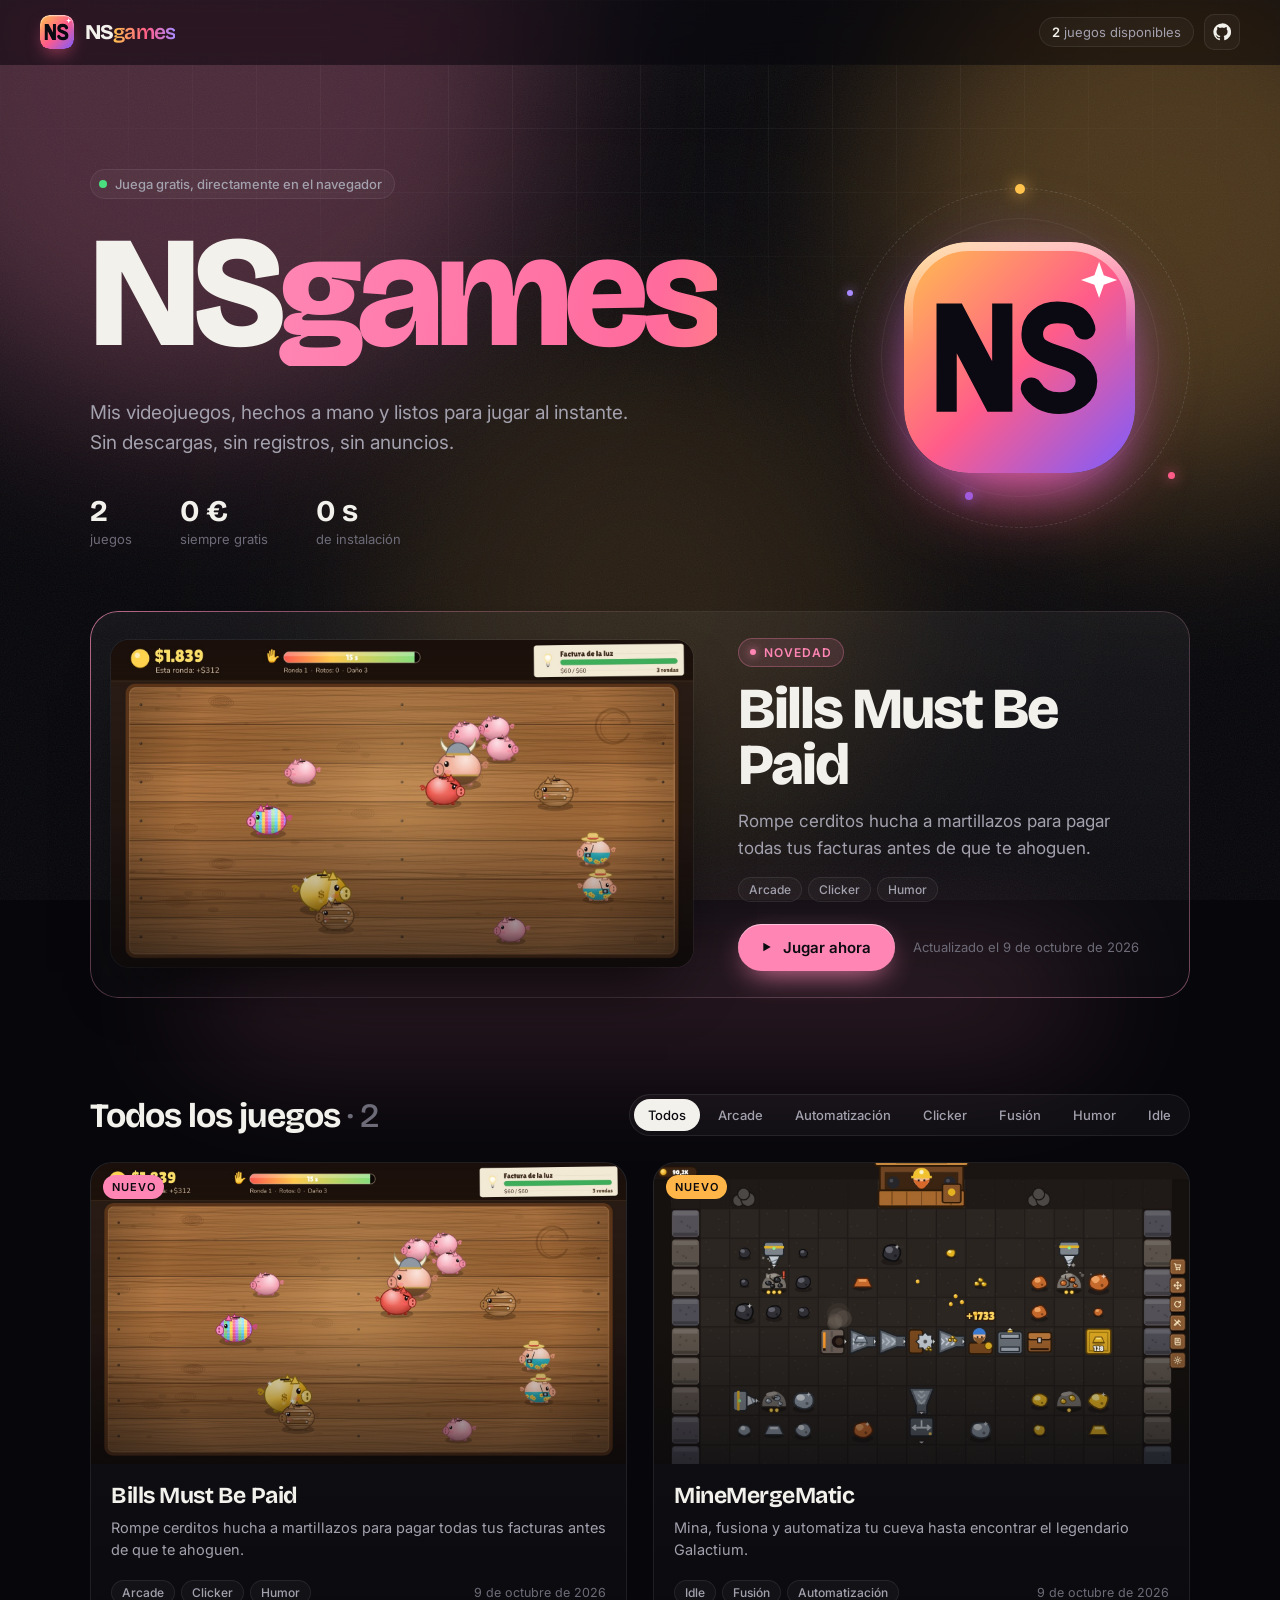
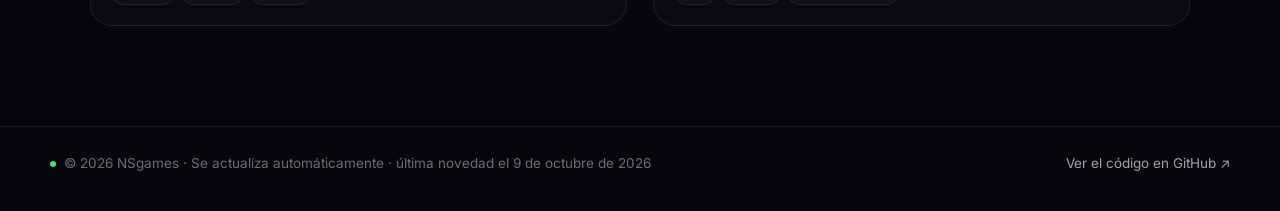
==== commit a55a45cb: "Actualización automática 2026-10-09 22:15" ====
--- a/index.html
+++ b/index.html
@@ -11,7 +11,7 @@
 <meta property="og:title" content="NSgames · Juegos gratis en el navegador">
 <meta property="og:description" content="2 juegos para jugar al instante en el navegador.">
 <meta property="og:url" content="https://5amueln5.github.io/nsgames/">
-<meta property="og:image" content="https://5amueln5.github.io/nsgames/minemergematic/preview.jpg">
+<meta property="og:image" content="https://5amueln5.github.io/nsgames/bills-must-be-paid/preview.jpg">
 <meta name="twitter:card" content="summary_large_image">
 <link rel="icon" type="image/svg+xml" href="assets/logo.svg">
 <link rel="apple-touch-icon" href="assets/apple-touch-icon.png">
@@ -22,7 +22,7 @@
 :root{
   --bg:#07070b; --text:#f3f1ec; --mut:#a3a1ae; --dim:#6d6b78;
   --line:rgba(255,255,255,.08); --surf:rgba(255,255,255,.035);
-  --a1:#ffb547; --a2:#ff86b4; --a3:#ffb547;
+  --a1:#ff86b4; --a2:#ffb547; --a3:#ffb547;
   --ease:cubic-bezier(.2,.8,.2,1); --spring:cubic-bezier(.3,1.5,.5,1);
   --mx:50vw; --my:-20vh;
 }
@@ -266,17 +266,17 @@
     </div>
   </header>
 
-  <section class="feat reveal" style="--accent:#ffb547" aria-label="Juego destacado">
-    <a class="feat-card go" href="minemergematic/" data-title="MineMergeMatic">
+  <section class="feat reveal" style="--accent:#ff86b4" aria-label="Juego destacado">
+    <a class="feat-card go" href="bills-must-be-paid/" data-title="Bills Must Be Paid">
       <div class="feat-media media" data-tilt="5">
-        <img src="minemergematic/preview.jpg" alt="Captura de MineMergeMatic" decoding="async">
+        <img src="bills-must-be-paid/preview.jpg" alt="Captura de Bills Must Be Paid" decoding="async">
         <span class="sheen"></span>
       </div>
       <div class="feat-info">
         <span class="badge"><i></i>Novedad</span>
-        <h2>MineMergeMatic</h2>
-        <p>Mina, fusiona y automatiza tu cueva hasta encontrar el legendario Galactium.</p>
-        <div class="tags"><span class="tag">Idle</span><span class="tag">Fusión</span><span class="tag">Automatización</span></div>
+        <h2>Bills Must Be Paid</h2>
+        <p>Rompe cerditos hucha a martillazos para pagar todas tus facturas antes de que te ahoguen.</p>
+        <div class="tags"><span class="tag">Arcade</span><span class="tag">Clicker</span><span class="tag">Humor</span></div>
         <div class="feat-cta">
           <span class="btn magnet"><span class="btn-in"><svg viewBox="0 0 24 24" aria-hidden="true"><path d="M8 5.5v13l11-6.5z"/></svg>Jugar ahora</span></span>
           <time>Actualizado el 9 de octubre de 2026</time>
@@ -290,7 +290,25 @@
       <div class="filters" role="tablist"><span class="pill-bg"></span><button class="chip on" data-f="*" role="tab">Todos</button><button class="chip" data-f="Arcade" role="tab">Arcade</button><button class="chip" data-f="Automatización" role="tab">Automatización</button><button class="chip" data-f="Clicker" role="tab">Clicker</button><button class="chip" data-f="Fusión" role="tab">Fusión</button><button class="chip" data-f="Humor" role="tab">Humor</button><button class="chip" data-f="Idle" role="tab">Idle</button></div>
     </div>
     <div class="grid">
-    <a class="card go reveal" href="minemergematic/" style="--accent:#ffb547;--d:0ms" data-tags="Idle|Fusión|Automatización" data-title="MineMergeMatic">
+    <a class="card go reveal" href="bills-must-be-paid/" style="--accent:#ff86b4;--d:0ms" data-tags="Arcade|Clicker|Humor" data-title="Bills Must Be Paid">
+      <div class="card-in" data-tilt="9">
+        <div class="media">
+          <img src="bills-must-be-paid/preview.jpg" alt="Captura de Bills Must Be Paid" loading="lazy" decoding="async">
+          <span class="glare"></span>
+          <span class="play" aria-hidden="true"><svg viewBox="0 0 24 24"><path d="M8 5.5v13l11-6.5z"/></svg></span>
+          <span class="new">Nuevo</span>
+        </div>
+        <div class="body">
+          <h3>Bills Must Be Paid</h3>
+          <p>Rompe cerditos hucha a martillazos para pagar todas tus facturas antes de que te ahoguen.</p>
+          <div class="meta">
+            <div class="tags"><span class="tag">Arcade</span><span class="tag">Clicker</span><span class="tag">Humor</span></div>
+            <time>9 de octubre de 2026</time>
+          </div>
+        </div>
+      </div>
+    </a>
+    <a class="card go reveal" href="minemergematic/" style="--accent:#ffb547;--d:90ms" data-tags="Idle|Fusión|Automatización" data-title="MineMergeMatic">
       <div class="card-in" data-tilt="9">
         <div class="media">
           <img src="minemergematic/preview.jpg" alt="Captura de MineMergeMatic" loading="lazy" decoding="async">
@@ -303,24 +321,6 @@
           <p>Mina, fusiona y automatiza tu cueva hasta encontrar el legendario Galactium.</p>
           <div class="meta">
             <div class="tags"><span class="tag">Idle</span><span class="tag">Fusión</span><span class="tag">Automatización</span></div>
-            <time>9 de octubre de 2026</time>
-          </div>
-        </div>
-      </div>
-    </a>
-    <a class="card go reveal" href="bills-must-be-paid/" style="--accent:#ff86b4;--d:90ms" data-tags="Arcade|Clicker|Humor" data-title="Bills Must Be Paid">
-      <div class="card-in" data-tilt="9">
-        <div class="media">
-          <img src="bills-must-be-paid/preview.jpg" alt="Captura de Bills Must Be Paid" loading="lazy" decoding="async">
-          <span class="glare"></span>
-          <span class="play" aria-hidden="true"><svg viewBox="0 0 24 24"><path d="M8 5.5v13l11-6.5z"/></svg></span>
-          <span class="new">Nuevo</span>
-        </div>
-        <div class="body">
-          <h3>Bills Must Be Paid</h3>
-          <p>Rompe cerditos hucha a martillazos para pagar todas tus facturas antes de que te ahoguen.</p>
-          <div class="meta">
-            <div class="tags"><span class="tag">Arcade</span><span class="tag">Clicker</span><span class="tag">Humor</span></div>
             <time>9 de octubre de 2026</time>
           </div>
         </div>
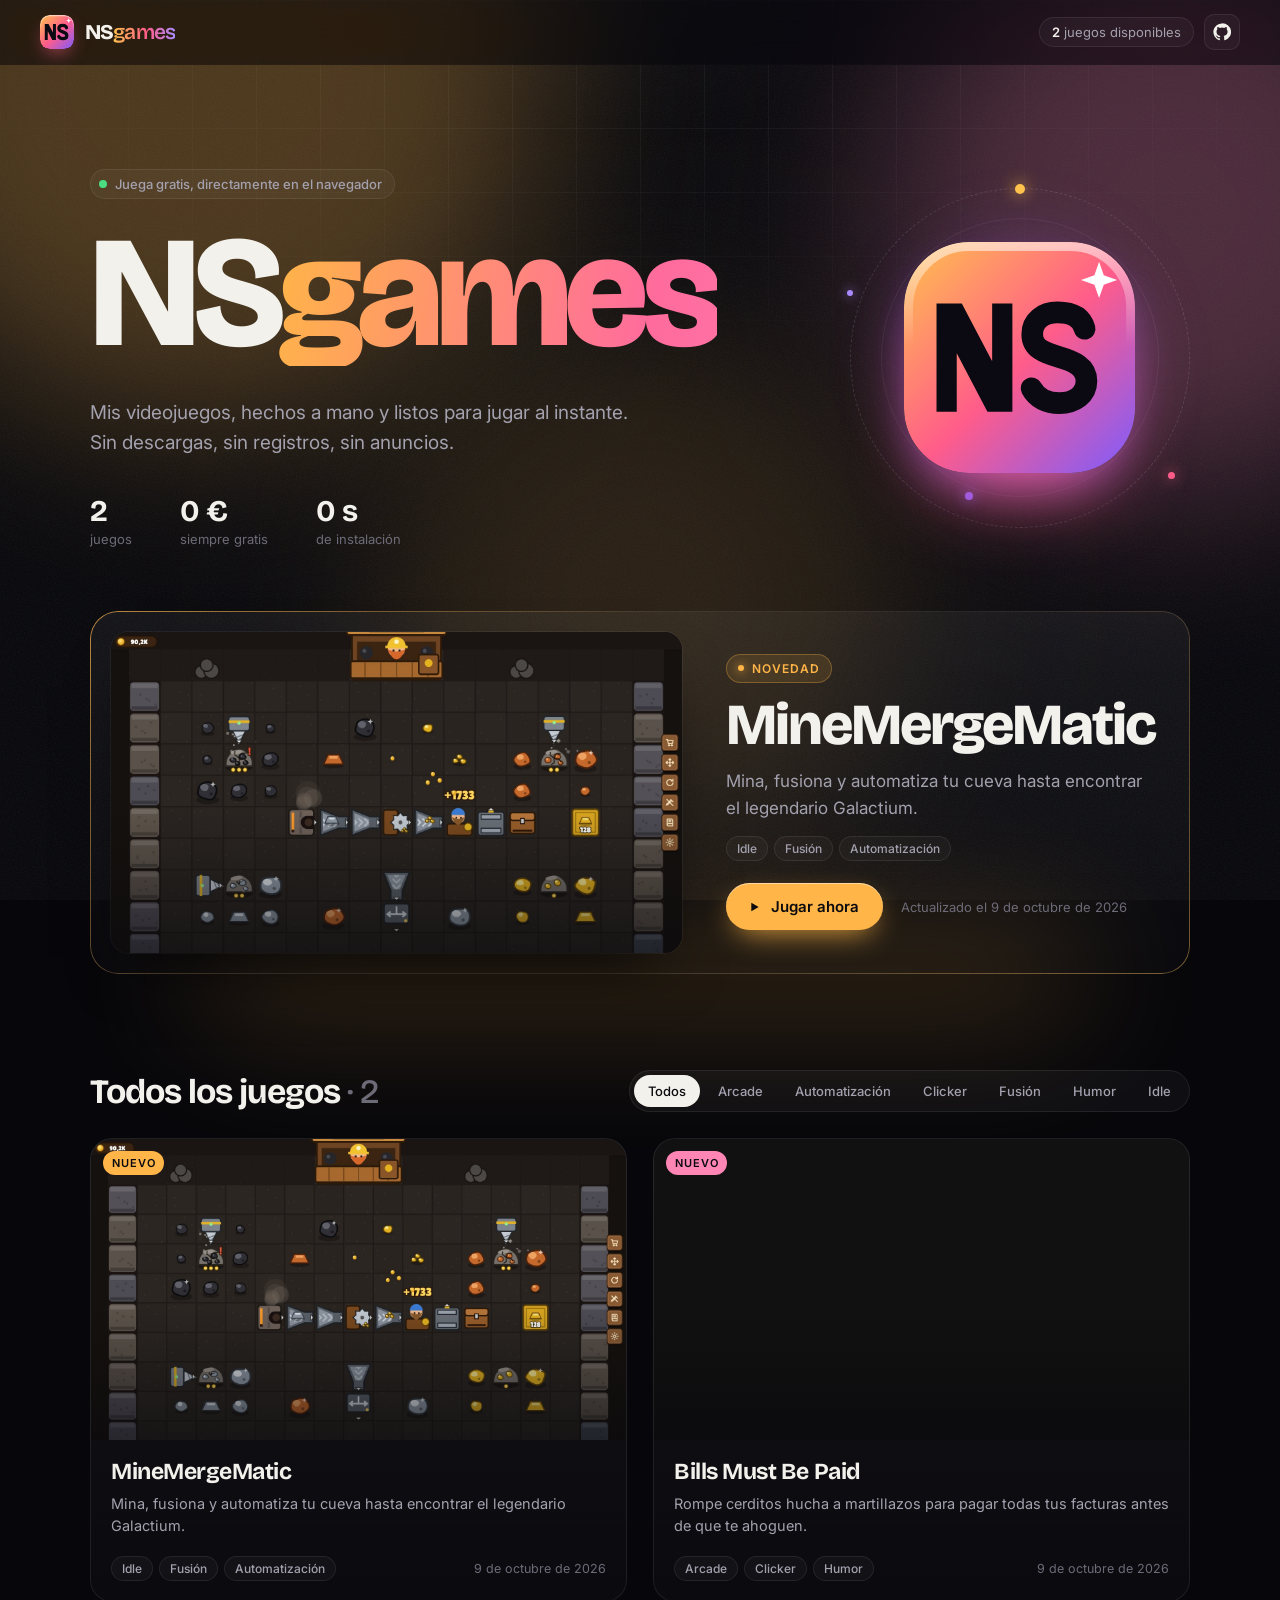
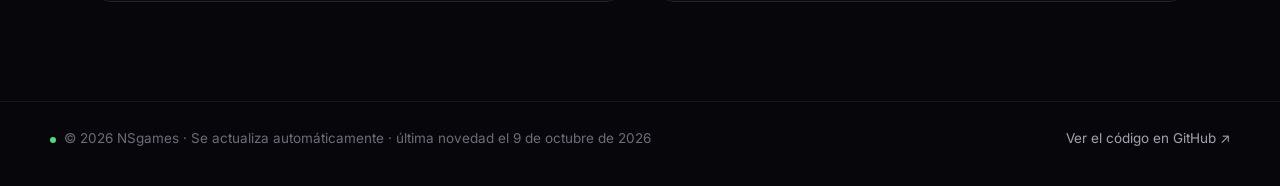
==== commit 6a7e5adb: "Actualización automática 2026-10-09 22:28" ====
--- a/index.html
+++ b/index.html
@@ -11,7 +11,7 @@
 <meta property="og:title" content="NSgames · Juegos gratis en el navegador">
 <meta property="og:description" content="2 juegos para jugar al instante en el navegador.">
 <meta property="og:url" content="https://5amueln5.github.io/nsgames/">
-<meta property="og:image" content="https://5amueln5.github.io/nsgames/bills-must-be-paid/preview.jpg">
+<meta property="og:image" content="https://5amueln5.github.io/nsgames/minemergematic/preview.jpg">
 <meta name="twitter:card" content="summary_large_image">
 <link rel="icon" type="image/svg+xml" href="assets/logo.svg">
 <link rel="apple-touch-icon" href="assets/apple-touch-icon.png">
@@ -22,7 +22,7 @@
 :root{
   --bg:#07070b; --text:#f3f1ec; --mut:#a3a1ae; --dim:#6d6b78;
   --line:rgba(255,255,255,.08); --surf:rgba(255,255,255,.035);
-  --a1:#ff86b4; --a2:#ffb547; --a3:#ffb547;
+  --a1:#ffb547; --a2:#ff86b4; --a3:#ffb547;
   --ease:cubic-bezier(.2,.8,.2,1); --spring:cubic-bezier(.3,1.5,.5,1);
   --mx:50vw; --my:-20vh;
 }
@@ -266,17 +266,17 @@
     </div>
   </header>
 
-  <section class="feat reveal" style="--accent:#ff86b4" aria-label="Juego destacado">
-    <a class="feat-card go" href="bills-must-be-paid/" data-title="Bills Must Be Paid">
+  <section class="feat reveal" style="--accent:#ffb547" aria-label="Juego destacado">
+    <a class="feat-card go" href="minemergematic/" data-title="MineMergeMatic">
       <div class="feat-media media" data-tilt="5">
-        <img src="bills-must-be-paid/preview.jpg" alt="Captura de Bills Must Be Paid" decoding="async">
+        <img src="minemergematic/preview.jpg" alt="Captura de MineMergeMatic" decoding="async">
         <span class="sheen"></span>
       </div>
       <div class="feat-info">
         <span class="badge"><i></i>Novedad</span>
-        <h2>Bills Must Be Paid</h2>
-        <p>Rompe cerditos hucha a martillazos para pagar todas tus facturas antes de que te ahoguen.</p>
-        <div class="tags"><span class="tag">Arcade</span><span class="tag">Clicker</span><span class="tag">Humor</span></div>
+        <h2>MineMergeMatic</h2>
+        <p>Mina, fusiona y automatiza tu cueva hasta encontrar el legendario Galactium.</p>
+        <div class="tags"><span class="tag">Idle</span><span class="tag">Fusión</span><span class="tag">Automatización</span></div>
         <div class="feat-cta">
           <span class="btn magnet"><span class="btn-in"><svg viewBox="0 0 24 24" aria-hidden="true"><path d="M8 5.5v13l11-6.5z"/></svg>Jugar ahora</span></span>
           <time>Actualizado el 9 de octubre de 2026</time>
@@ -290,7 +290,25 @@
       <div class="filters" role="tablist"><span class="pill-bg"></span><button class="chip on" data-f="*" role="tab">Todos</button><button class="chip" data-f="Arcade" role="tab">Arcade</button><button class="chip" data-f="Automatización" role="tab">Automatización</button><button class="chip" data-f="Clicker" role="tab">Clicker</button><button class="chip" data-f="Fusión" role="tab">Fusión</button><button class="chip" data-f="Humor" role="tab">Humor</button><button class="chip" data-f="Idle" role="tab">Idle</button></div>
     </div>
     <div class="grid">
-    <a class="card go reveal" href="bills-must-be-paid/" style="--accent:#ff86b4;--d:0ms" data-tags="Arcade|Clicker|Humor" data-title="Bills Must Be Paid">
+    <a class="card go reveal" href="minemergematic/" style="--accent:#ffb547;--d:0ms" data-tags="Idle|Fusión|Automatización" data-title="MineMergeMatic">
+      <div class="card-in" data-tilt="9">
+        <div class="media">
+          <img src="minemergematic/preview.jpg" alt="Captura de MineMergeMatic" loading="lazy" decoding="async">
+          <span class="glare"></span>
+          <span class="play" aria-hidden="true"><svg viewBox="0 0 24 24"><path d="M8 5.5v13l11-6.5z"/></svg></span>
+          <span class="new">Nuevo</span>
+        </div>
+        <div class="body">
+          <h3>MineMergeMatic</h3>
+          <p>Mina, fusiona y automatiza tu cueva hasta encontrar el legendario Galactium.</p>
+          <div class="meta">
+            <div class="tags"><span class="tag">Idle</span><span class="tag">Fusión</span><span class="tag">Automatización</span></div>
+            <time>9 de octubre de 2026</time>
+          </div>
+        </div>
+      </div>
+    </a>
+    <a class="card go reveal" href="bills-must-be-paid/" style="--accent:#ff86b4;--d:90ms" data-tags="Arcade|Clicker|Humor" data-title="Bills Must Be Paid">
       <div class="card-in" data-tilt="9">
         <div class="media">
           <img src="bills-must-be-paid/preview.jpg" alt="Captura de Bills Must Be Paid" loading="lazy" decoding="async">
@@ -303,24 +321,6 @@
           <p>Rompe cerditos hucha a martillazos para pagar todas tus facturas antes de que te ahoguen.</p>
           <div class="meta">
             <div class="tags"><span class="tag">Arcade</span><span class="tag">Clicker</span><span class="tag">Humor</span></div>
-            <time>9 de octubre de 2026</time>
-          </div>
-        </div>
-      </div>
-    </a>
-    <a class="card go reveal" href="minemergematic/" style="--accent:#ffb547;--d:90ms" data-tags="Idle|Fusión|Automatización" data-title="MineMergeMatic">
-      <div class="card-in" data-tilt="9">
-        <div class="media">
-          <img src="minemergematic/preview.jpg" alt="Captura de MineMergeMatic" loading="lazy" decoding="async">
-          <span class="glare"></span>
-          <span class="play" aria-hidden="true"><svg viewBox="0 0 24 24"><path d="M8 5.5v13l11-6.5z"/></svg></span>
-          <span class="new">Nuevo</span>
-        </div>
-        <div class="body">
-          <h3>MineMergeMatic</h3>
-          <p>Mina, fusiona y automatiza tu cueva hasta encontrar el legendario Galactium.</p>
-          <div class="meta">
-            <div class="tags"><span class="tag">Idle</span><span class="tag">Fusión</span><span class="tag">Automatización</span></div>
             <time>9 de octubre de 2026</time>
           </div>
         </div>
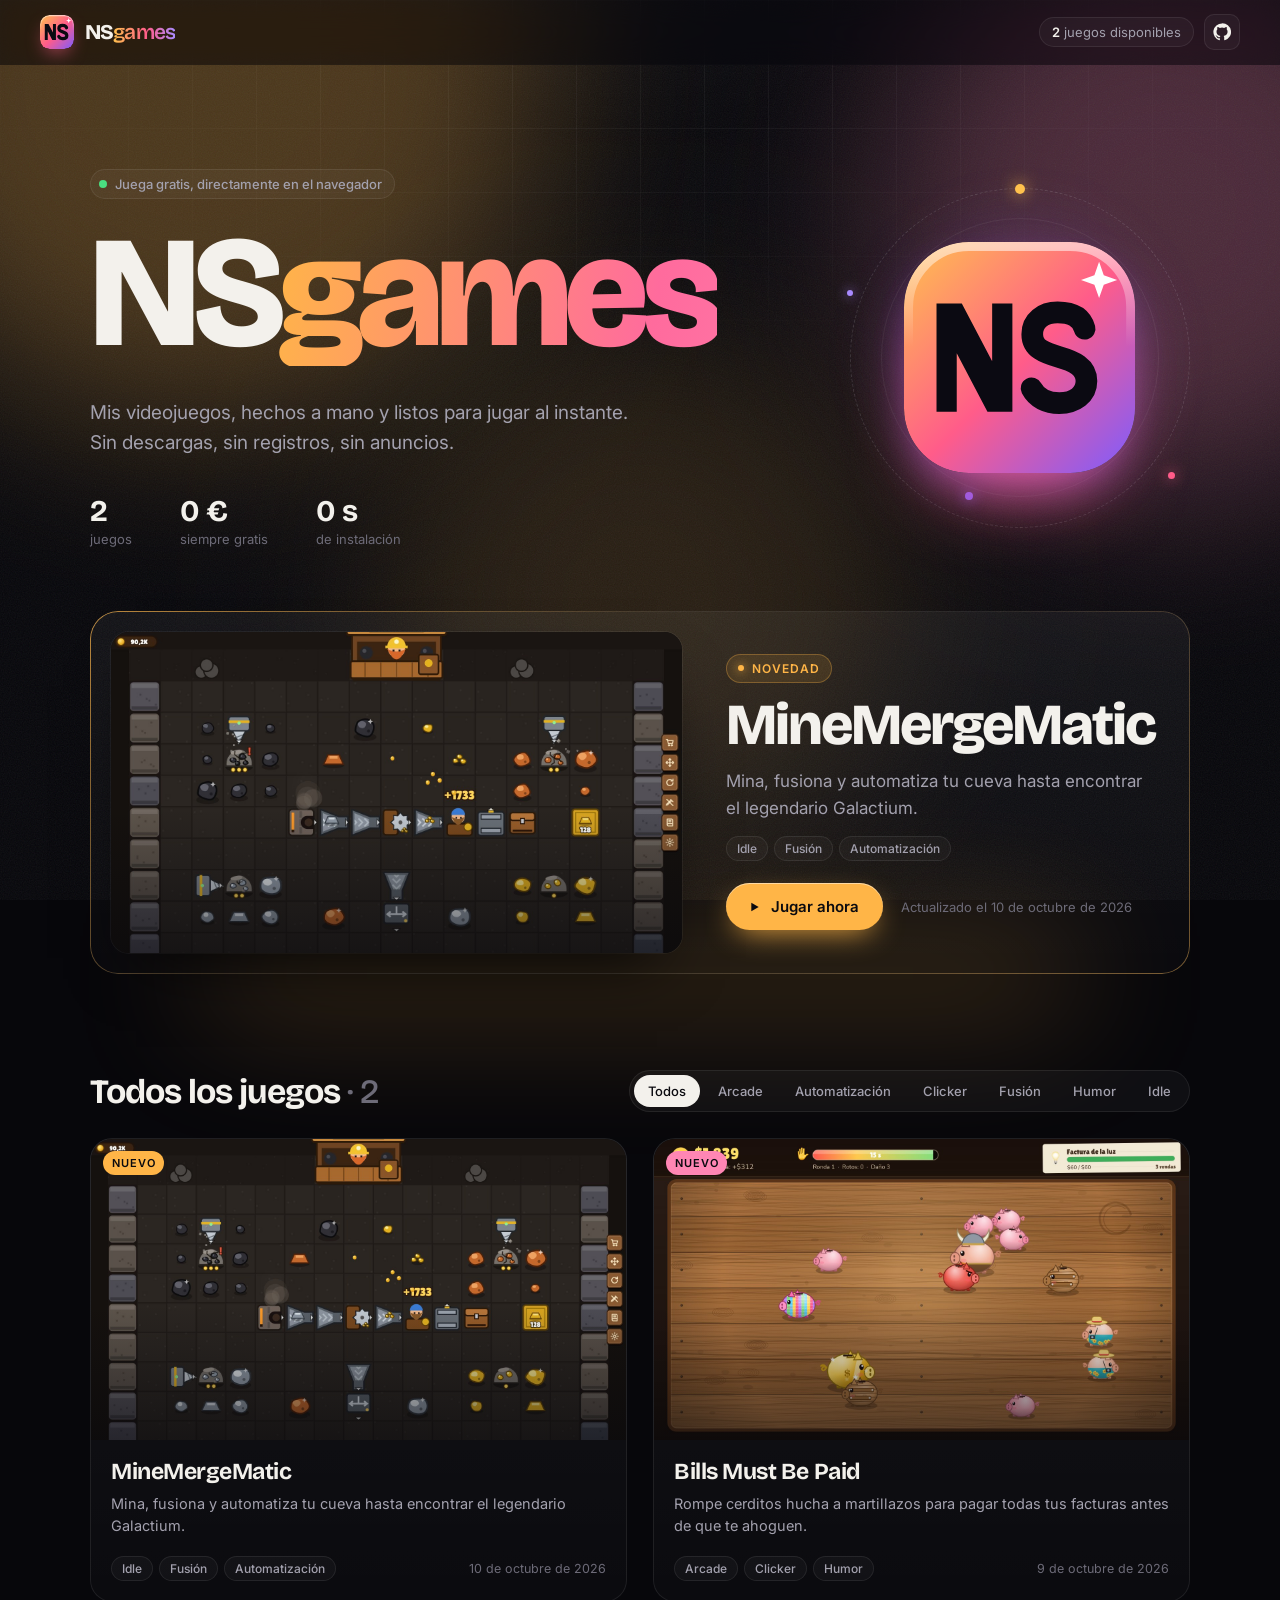
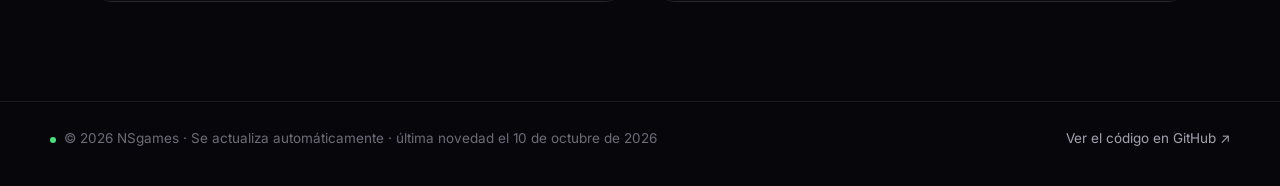
==== commit 0a808b9e: "Actualización automática 2026-10-10 00:42" ====
--- a/index.html
+++ b/index.html
@@ -279,7 +279,7 @@
         <div class="tags"><span class="tag">Idle</span><span class="tag">Fusión</span><span class="tag">Automatización</span></div>
         <div class="feat-cta">
           <span class="btn magnet"><span class="btn-in"><svg viewBox="0 0 24 24" aria-hidden="true"><path d="M8 5.5v13l11-6.5z"/></svg>Jugar ahora</span></span>
-          <time>Actualizado el 9 de octubre de 2026</time>
+          <time>Actualizado el 10 de octubre de 2026</time>
         </div>
       </div>
     </a>
@@ -303,7 +303,7 @@
           <p>Mina, fusiona y automatiza tu cueva hasta encontrar el legendario Galactium.</p>
           <div class="meta">
             <div class="tags"><span class="tag">Idle</span><span class="tag">Fusión</span><span class="tag">Automatización</span></div>
-            <time>9 de octubre de 2026</time>
+            <time>10 de octubre de 2026</time>
           </div>
         </div>
       </div>
@@ -332,7 +332,7 @@
 
 <footer>
   <div class="wrap foot">
-    <span><span class="dot"></span>© 2026 NSgames · Se actualiza automáticamente · última novedad el 9 de octubre de 2026</span>
+    <span><span class="dot"></span>© 2026 NSgames · Se actualiza automáticamente · última novedad el 10 de octubre de 2026</span>
     <a href="https://github.com/5amuelN5/nsgames" target="_blank" rel="noopener">Ver el código en GitHub ↗</a>
   </div>
 </footer>
